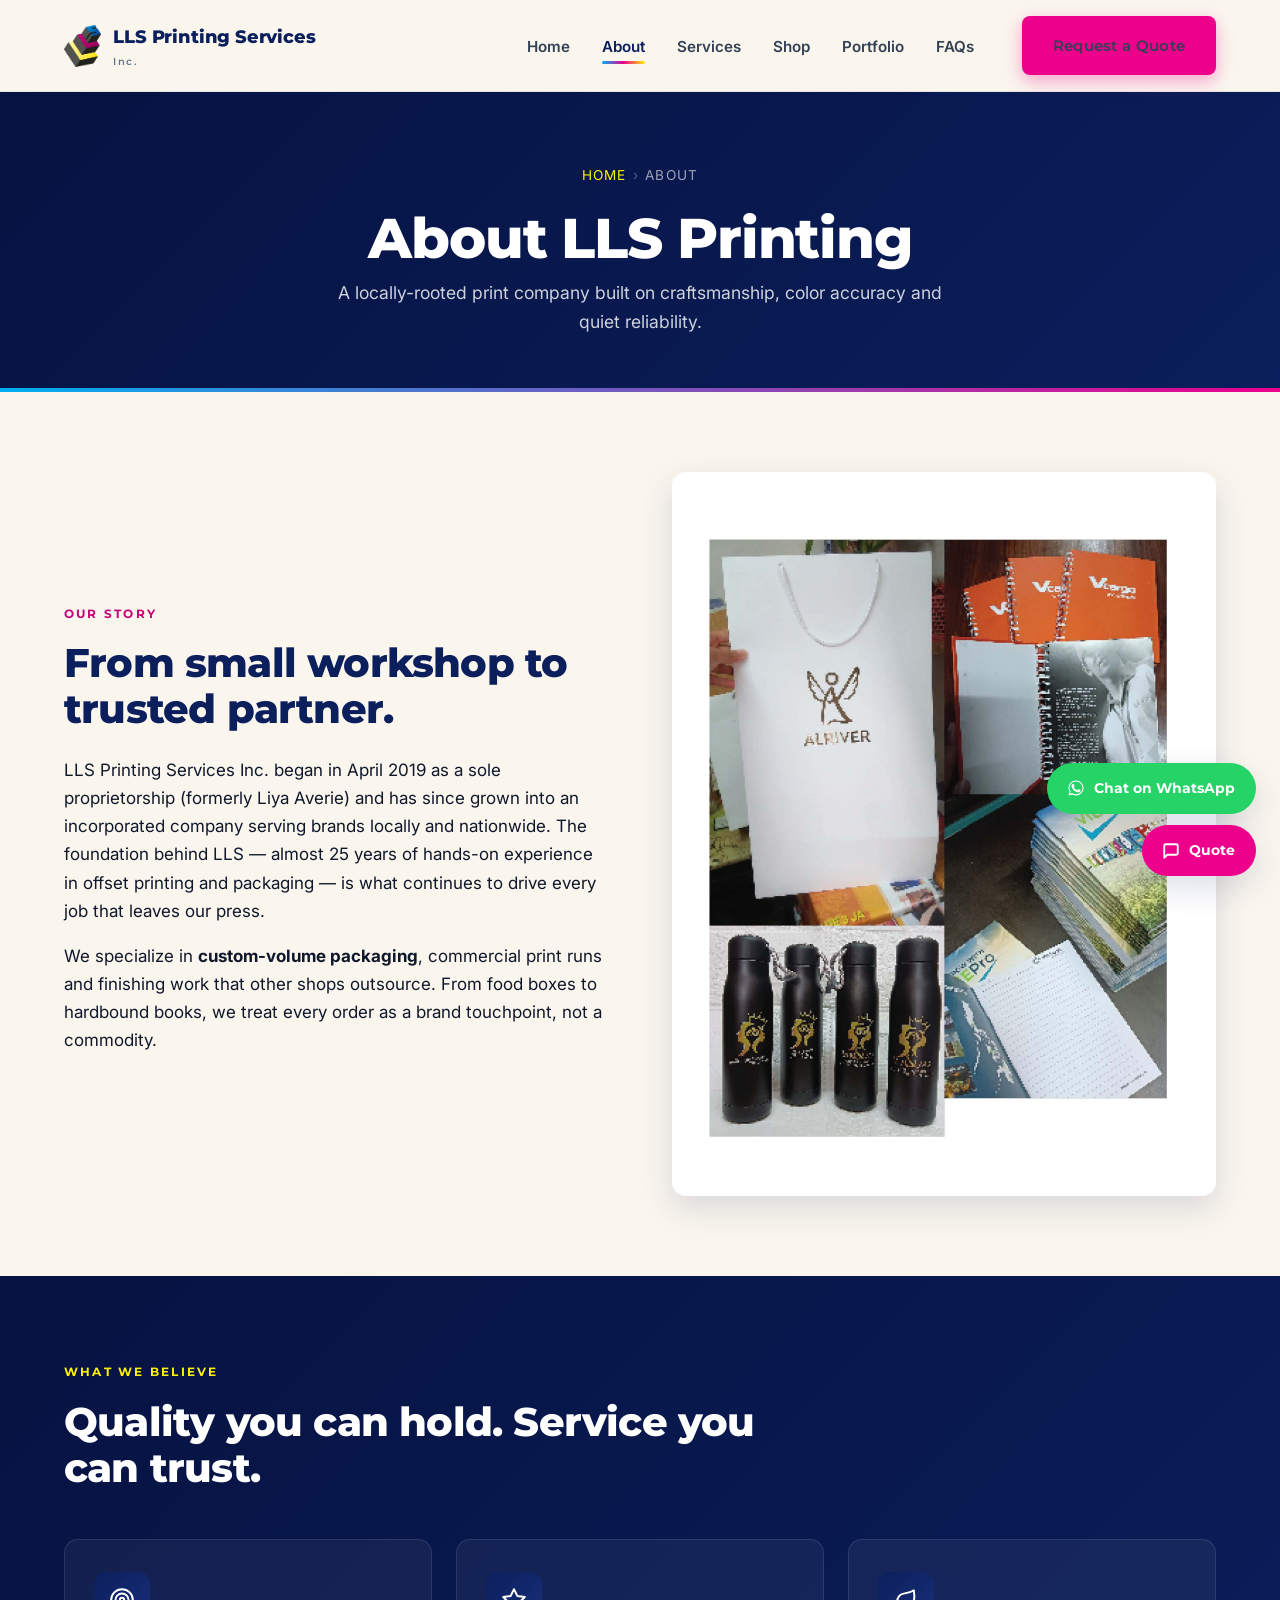
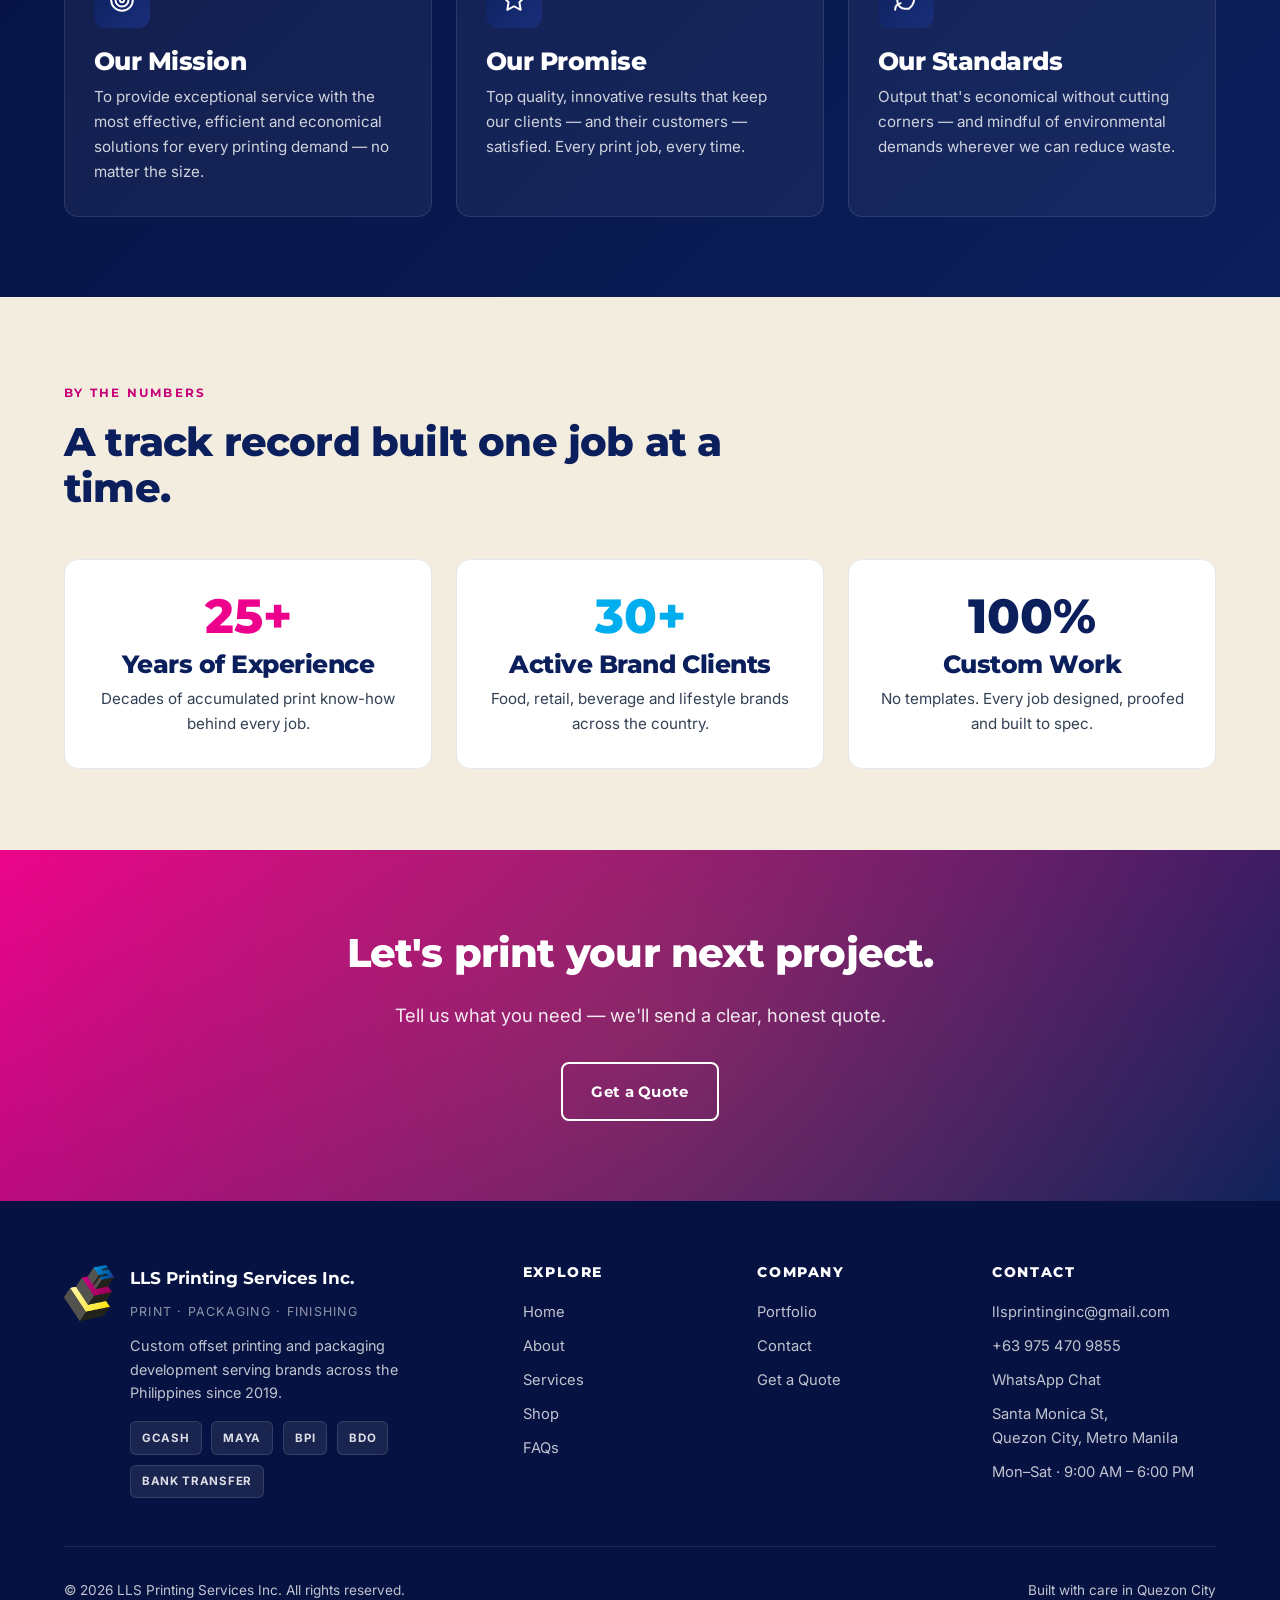
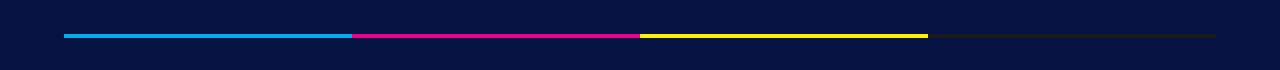
==== about.html @ e9424e57 "Initial commit — LLS Printing Services Inc. marketing site 8 pages (home, about, services, shop, por" ====
<!doctype html>
<html lang="en">
<head>
<meta charset="utf-8" />
<meta name="viewport" content="width=device-width, initial-scale=1" />
<title>About — LLS Printing Services Inc.</title>
<meta name="description" content="LLS Printing Services Inc. — a Quezon City print and packaging company with 25 years of industry experience. Established 2019, incorporated and growing." />
<link rel="icon" type="image/png" href="assets/img/logo.png" />
<link rel="preconnect" href="https://fonts.googleapis.com" />
<link rel="preconnect" href="https://fonts.gstatic.com" crossorigin />
<link href="https://fonts.googleapis.com/css2?family=Inter:wght@400;500;600;700&family=Montserrat:wght@600;700;800;900&display=swap" rel="stylesheet" />
<link rel="stylesheet" href="assets/css/style.css" />
</head>
<body>

<header class="site-header">
  <nav class="nav">
    <a href="index.html" class="brand">
      <img src="assets/img/logo.png" alt="LLS Printing Services Inc." />
      <span class="brand-text">LLS Printing Services<small>Inc.</small></span>
    </a>
    <button class="nav-toggle" aria-label="Toggle menu"><span></span><span></span><span></span></button>
    <ul class="nav-links">
      <li><a href="index.html">Home</a></li>
      <li><a href="about.html">About</a></li>
      <li><a href="services.html">Services</a></li>
      <li><a href="shop.html">Shop</a></li>
      <li><a href="portfolio.html">Portfolio</a></li>
      <li><a href="faqs.html">FAQs</a></li>
      <li class="nav-cta"><a href="contact.html" class="btn btn-primary">Request a Quote</a></li>
    </ul>
  </nav>
</header>

<section class="page-hero">
  <div class="container">
    <div class="breadcrumbs"><a href="index.html">Home</a><span class="sep">&rsaquo;</span>About</div>
    <h1>About LLS Printing</h1>
    <p>A locally-rooted print company built on craftsmanship, color accuracy and quiet reliability.</p>
  </div>
</section>

<section>
  <div class="container feature">
    <div class="reveal-left">
      <span class="eyebrow">Our Story</span>
      <h2>From small workshop to trusted partner.</h2>
      <p>LLS Printing Services Inc. began in April 2019 as a sole proprietorship (formerly Liya Averie) and has since grown into an incorporated company serving brands locally and nationwide. The foundation behind LLS — almost 25 years of hands-on experience in offset printing and packaging — is what continues to drive every job that leaves our press.</p>
      <p>We specialize in <strong>custom-volume packaging</strong>, commercial print runs and finishing work that other shops outsource. From food boxes to hardbound books, we treat every order as a brand touchpoint, not a commodity.</p>
    </div>
    <div class="reveal-right">
      <img loading="lazy" src="assets/img/projects/p7.jpg" alt="LLS print samples"  srcset="assets/img/projects/p7.jpg 1x, assets/img/projects/2x/p7.png 2x"/>
    </div>
  </div>
</section>

<section class="band-dark">
  <div class="container">
    <div class="section-title reveal">
      <span class="eyebrow">What We Believe</span>
      <h2>Quality you can hold. Service you can trust.</h2>
    </div>
    <div class="services-grid">
      <div class="service-card reveal" style="background:rgba(255,255,255,0.05);border-color:rgba(255,255,255,0.1);">
        <div class="service-icon"><svg class="icon-svg" viewBox="0 0 24 24" fill="none" stroke="currentColor" stroke-width="1.8" stroke-linecap="round" stroke-linejoin="round"><circle cx="12" cy="12" r="10"/><circle cx="12" cy="12" r="6"/><circle cx="12" cy="12" r="2"/></svg></div>
        <h3 style="color:var(--white);">Our Mission</h3>
        <p style="color:rgba(255,255,255,0.8);">To provide exceptional service with the most effective, efficient and economical solutions for every printing demand — no matter the size.</p>
      </div>
      <div class="service-card reveal" style="background:rgba(255,255,255,0.05);border-color:rgba(255,255,255,0.1);">
        <div class="service-icon"><svg class="icon-svg" viewBox="0 0 24 24" fill="none" stroke="currentColor" stroke-width="1.8" stroke-linecap="round" stroke-linejoin="round"><polygon points="12 2 15.09 8.26 22 9.27 17 14.14 18.18 21.02 12 17.77 5.82 21.02 7 14.14 2 9.27 8.91 8.26 12 2"/></svg></div>
        <h3 style="color:var(--white);">Our Promise</h3>
        <p style="color:rgba(255,255,255,0.8);">Top quality, innovative results that keep our clients — and their customers — satisfied. Every print job, every time.</p>
      </div>
      <div class="service-card reveal" style="background:rgba(255,255,255,0.05);border-color:rgba(255,255,255,0.1);">
        <div class="service-icon"><svg class="icon-svg" viewBox="0 0 24 24" fill="none" stroke="currentColor" stroke-width="1.8" stroke-linecap="round" stroke-linejoin="round"><path d="M11 20A7 7 0 0 1 9.8 6.1C15.5 5 17 4.48 19.2 2.96c1.4 8.13.21 14.18-4.42 17.04A11.4 11.4 0 0 1 11 20z"/><path d="M2 21c0-3 1.85-5.36 5.08-6"/></svg></div>
        <h3 style="color:var(--white);">Our Standards</h3>
        <p style="color:rgba(255,255,255,0.8);">Output that's economical without cutting corners — and mindful of environmental demands wherever we can reduce waste.</p>
      </div>
    </div>
  </div>
</section>

<section class="band-gray">
  <div class="container">
    <div class="section-title reveal">
      <span class="eyebrow">By The Numbers</span>
      <h2>A track record built one job at a time.</h2>
    </div>
    <div class="services-grid">
      <div class="service-card reveal" style="text-align:center;">
        <div style="font-family:var(--font-display);font-size:3rem;font-weight:800;color:var(--magenta);line-height:1;">25+</div>
        <h3 style="margin-top:0.6rem;">Years of Experience</h3>
        <p>Decades of accumulated print know-how behind every job.</p>
      </div>
      <div class="service-card reveal" style="text-align:center;">
        <div style="font-family:var(--font-display);font-size:3rem;font-weight:800;color:var(--cyan);line-height:1;">30+</div>
        <h3 style="margin-top:0.6rem;">Active Brand Clients</h3>
        <p>Food, retail, beverage and lifestyle brands across the country.</p>
      </div>
      <div class="service-card reveal" style="text-align:center;">
        <div style="font-family:var(--font-display);font-size:3rem;font-weight:800;color:var(--navy);line-height:1;">100%</div>
        <h3 style="margin-top:0.6rem;">Custom Work</h3>
        <p>No templates. Every job designed, proofed and built to spec.</p>
      </div>
    </div>
  </div>
</section>

<section class="band-cta">
  <div class="container reveal">
    <h2>Let's print your next project.</h2>
    <p>Tell us what you need — we'll send a clear, honest quote.</p>
    <a href="contact.html" class="btn btn-secondary">Get a Quote</a>
  </div>
</section>

<footer class="site-footer">
  <div class="container">
    <div class="footer-grid-v2">
      <div class="footer-brand">
        <img src="assets/img/logo.png" alt="LLS Printing" />
        <div>
          <strong>LLS Printing Services Inc.</strong>
          <span style="font-size:0.78rem;letter-spacing:0.1em;text-transform:uppercase;color:rgba(255,255,255,0.55);">Print · Packaging · Finishing</span>
          <p>Custom offset printing and packaging development serving brands across the Philippines since 2019.</p>
          <div class="payment-methods">
            <span>GCash</span><span>Maya</span><span>BPI</span><span>BDO</span><span>Bank Transfer</span>
          </div>
        </div>
      </div>
      <div><h4>Explore</h4><ul><li><a href="index.html">Home</a></li><li><a href="about.html">About</a></li><li><a href="services.html">Services</a></li><li><a href="shop.html">Shop</a></li><li><a href="faqs.html">FAQs</a></li></ul></div>
      <div><h4>Company</h4><ul><li><a href="portfolio.html">Portfolio</a></li><li><a href="contact.html">Contact</a></li><li><a href="contact.html">Get a Quote</a></li></ul></div>
      <div><h4>Contact</h4><ul><li><a href="mailto:llsprintinginc@gmail.com">llsprintinginc@gmail.com</a></li><li><a href="tel:+639754709855">+63 975 470 9855</a></li><li><a href="https://wa.me/639754709855" target="_blank" rel="noopener">WhatsApp Chat</a></li><li>Santa Monica St,<br />Quezon City, Metro Manila</li><li>Mon&ndash;Sat · 9:00 AM &ndash; 6:00 PM</li></ul></div>
    </div>
    <div class="footer-bottom">
      <span>&copy; <span id="yr"></span> LLS Printing Services Inc. All rights reserved.</span>
      <span>Built with care in Quezon City</span>
    </div>
    <div class="cmyk-strip"><span class="c"></span><span class="m"></span><span class="y"></span><span class="k"></span></div>
  </div>
</footer>

<div class="float-stack"><a href="https://wa.me/639754709855?text=Hi%20LLS%20Printing%2C%20I%27d%20like%20to%20request%20a%20quote." target="_blank" rel="noopener" class="float-cta float-whatsapp"><svg viewBox="0 0 24 24" fill="currentColor"><path d="M17.5 14.4c-.3-.1-1.7-.8-2-.9-.3-.1-.5-.2-.7.2-.2.3-.7.9-.9 1.1-.2.2-.3.2-.6.1-.3-.1-1.3-.5-2.4-1.5-.9-.8-1.5-1.8-1.7-2.1-.2-.3 0-.5.1-.6.1-.1.3-.3.4-.5.1-.2.2-.3.3-.5.1-.2 0-.4 0-.5 0-.1-.7-1.6-.9-2.2-.2-.6-.5-.5-.7-.5h-.6c-.2 0-.5.1-.8.4-.3.3-1 1-1 2.5s1.1 2.9 1.2 3.1c.1.2 2.1 3.2 5 4.5.7.3 1.3.5 1.7.6.7.2 1.4.2 1.9.1.6-.1 1.7-.7 2-1.4.2-.6.2-1.2.2-1.4-.1-.1-.3-.2-.5-.3zM12 2C6.5 2 2 6.5 2 12c0 1.8.5 3.5 1.3 5L2 22l5.1-1.3c1.5.8 3.1 1.2 4.9 1.2 5.5 0 10-4.5 10-10S17.5 2 12 2zm0 18.2c-1.6 0-3.1-.4-4.4-1.2l-.3-.2-3.2.8.8-3.1-.2-.3C3.9 15 3.4 13.5 3.4 12c0-4.7 3.9-8.6 8.6-8.6s8.6 3.9 8.6 8.6-3.9 8.2-8.6 8.2z"/></svg>Chat on WhatsApp</a><a href="contact.html" class="float-cta float-quote"><svg viewBox="0 0 24 24" fill="none" stroke="currentColor" stroke-width="2.5" stroke-linecap="round" stroke-linejoin="round"><path d="M21 15a2 2 0 0 1-2 2H7l-4 4V5a2 2 0 0 1 2-2h14a2 2 0 0 1 2 2z"/></svg>Quote</a></div>
<!-- MOBILE STICKY BAR -->
<nav class="mobile-bar" aria-label="Quick contact">
  <div class="mobile-bar-row">
    <a href="tel:+639754709855" class="bar-call">
      <svg class="icon-svg" viewBox="0 0 24 24" fill="none" stroke="currentColor" stroke-width="2" stroke-linecap="round" stroke-linejoin="round"><path d="M22 16.92v3a2 2 0 0 1-2.18 2 19.79 19.79 0 0 1-8.63-3.07 19.5 19.5 0 0 1-6-6 19.79 19.79 0 0 1-3.07-8.67A2 2 0 0 1 4.11 2h3a2 2 0 0 1 2 1.72 12.84 12.84 0 0 0 .7 2.81 2 2 0 0 1-.45 2.11L8.09 9.91a16 16 0 0 0 6 6l1.27-1.27a2 2 0 0 1 2.11-.45 12.84 12.84 0 0 0 2.81.7A2 2 0 0 1 22 16.92z"/></svg>
      Call
    </a>
    <a href="https://wa.me/639754709855" target="_blank" rel="noopener" class="bar-whatsapp">
      <svg class="icon-svg" viewBox="0 0 24 24" fill="currentColor" stroke="none"><path d="M17.5 14.4c-.3-.1-1.7-.8-2-.9-.3-.1-.5-.2-.7.2-.2.3-.7.9-.9 1.1-.2.2-.3.2-.6.1-.3-.1-1.3-.5-2.4-1.5-.9-.8-1.5-1.8-1.7-2.1-.2-.3 0-.5.1-.6.1-.1.3-.3.4-.5.1-.2.2-.3.3-.5.1-.2 0-.4 0-.5 0-.1-.7-1.6-.9-2.2-.2-.6-.5-.5-.7-.5h-.6c-.2 0-.5.1-.8.4-.3.3-1 1-1 2.5s1.1 2.9 1.2 3.1c.1.2 2.1 3.2 5 4.5.7.3 1.3.5 1.7.6.7.2 1.4.2 1.9.1.6-.1 1.7-.7 2-1.4.2-.6.2-1.2.2-1.4-.1-.1-.3-.2-.5-.3zM12 2C6.5 2 2 6.5 2 12c0 1.8.5 3.5 1.3 5L2 22l5.1-1.3c1.5.8 3.1 1.2 4.9 1.2 5.5 0 10-4.5 10-10S17.5 2 12 2z"/></svg>
      WhatsApp
    </a>
    <a href="contact.html" class="bar-quote">
      <svg class="icon-svg" viewBox="0 0 24 24" fill="none" stroke="currentColor" stroke-width="2" stroke-linecap="round" stroke-linejoin="round"><path d="M14 2H6a2 2 0 0 0-2 2v16a2 2 0 0 0 2 2h12a2 2 0 0 0 2-2V8z"/><polyline points="14 2 14 8 20 8"/></svg>
      Get Quote
    </a>
  </div>
</nav>

<script>document.getElementById('yr').textContent = new Date().getFullYear();</script>
<script src="assets/js/main.js"></script>
</body>
</html>
---- assets/css/style.css ----
/* ===== LLS Printing Services — Enhanced Design System ===== */
:root {
  --navy: #0b1f5c;
  --navy-dark: #061241;
  --navy-light: #1a2f7a;
  --cyan: #00aeef;
  --magenta: #ec008c;
  --magenta-text: #c70077;
  --magenta-dark: #a80064;
  --yellow: #fff200;
  --black: #1a1a1a;
  --cream: #faf6ee;
  --cream-deep: #f3ede0;
  --gray-50: #f8fafc;
  --gray-100: #f1f5f9;
  --gray-200: #e2e8f0;
  --gray-300: #cbd5e1;
  --gray-500: #64748b;
  --gray-700: #334155;
  --gray-900: #0f172a;
  --white: #ffffff;

  --font-display: 'Montserrat', 'Segoe UI', system-ui, -apple-system, sans-serif;
  --font-body: 'Inter', 'Segoe UI', system-ui, -apple-system, sans-serif;

  --shadow-sm: 0 1px 2px rgba(11, 31, 92, 0.06);
  --shadow: 0 4px 12px rgba(11, 31, 92, 0.08);
  --shadow-lg: 0 12px 32px rgba(11, 31, 92, 0.14);
  --shadow-xl: 0 24px 56px rgba(11, 31, 92, 0.20);

  --radius-sm: 8px;
  --radius: 14px;
  --radius-lg: 22px;

  --container: 1200px;
  --transition: 0.3s cubic-bezier(0.4, 0, 0.2, 1);
  --spring: 0.6s cubic-bezier(0.34, 1.56, 0.64, 1);
}

/* ===== Reset ===== */
*, *::before, *::after { box-sizing: border-box; }
html { scroll-behavior: smooth; -webkit-text-size-adjust: 100%; }
body {
  margin: 0;
  font-family: var(--font-body);
  color: var(--gray-900);
  background: var(--cream);
  line-height: 1.65;
  font-size: 17px;
  -webkit-font-smoothing: antialiased;
  -moz-osx-font-smoothing: grayscale;
  overflow-x: hidden;
}
::selection { background: var(--magenta); color: var(--white); }
::-moz-selection { background: var(--magenta); color: var(--white); }

@media (prefers-reduced-motion: reduce) {
  *, *::before, *::after {
    animation-duration: 0.01ms !important;
    animation-iteration-count: 1 !important;
    transition-duration: 0.01ms !important;
    scroll-behavior: auto !important;
  }
}

@view-transition { navigation: auto; }
::view-transition-old(root), ::view-transition-new(root) { animation-duration: 0.25s; }

img { max-width: 100%; display: block; }
a { color: var(--navy); text-decoration: none; transition: color var(--transition); }
a:hover { color: var(--magenta); }
h1, h2, h3, h4 {
  font-family: var(--font-display);
  font-weight: 800;
  letter-spacing: -0.02em;
  line-height: 1.15;
  color: var(--navy);
  margin: 0 0 0.6em;
}
h1 { font-size: clamp(2rem, 5vw, 3.5rem); }
h2 { font-size: clamp(1.6rem, 3.5vw, 2.5rem); }
h3 { font-size: 1.55rem; }
p { margin: 0 0 1em; }

/* ===== Layout ===== */
.container {
  width: 100%;
  max-width: var(--container);
  margin: 0 auto;
  padding: 0 1.5rem;
}
section { padding: 5rem 0; }
.section-tight { padding: 3rem 0; }
.eyebrow {
  display: inline-block;
  font-family: var(--font-display);
  font-size: 0.78rem;
  font-weight: 700;
  letter-spacing: 0.18em;
  text-transform: uppercase;
  color: var(--magenta-text);
  margin-bottom: 1rem;
}
.section-title { max-width: 720px; margin-bottom: 3rem; }
.section-title p { color: var(--gray-700); font-size: 1.1rem; }

/* ===== Buttons ===== */
.btn {
  display: inline-flex;
  align-items: center;
  gap: 0.5rem;
  padding: 0.95rem 1.8rem;
  border-radius: var(--radius-sm);
  font-family: var(--font-display);
  font-weight: 700;
  font-size: 0.95rem;
  letter-spacing: 0.02em;
  cursor: pointer;
  border: 2px solid transparent;
  transition: all var(--transition);
  text-decoration: none;
  position: relative;
  overflow: hidden;
}
/* Button shine effect */
.btn::before {
  content: '';
  position: absolute;
  top: 0; left: -100%;
  width: 100%; height: 100%;
  background: linear-gradient(90deg, transparent, rgba(255,255,255,0.2), transparent);
  transition: left 0.5s ease;
}
.btn:hover::before { left: 100%; }

.btn-primary {
  background: var(--magenta);
  color: var(--white);
  box-shadow: 0 6px 18px rgba(236, 0, 140, 0.35);
}
.btn-primary:hover {
  background: var(--magenta-dark);
  color: var(--white);
  transform: translateY(-2px);
  box-shadow: 0 12px 28px rgba(236, 0, 140, 0.45);
}
.btn-secondary {
  background: transparent;
  color: var(--white);
  border-color: var(--white);
}
.btn-secondary:hover {
  background: var(--white);
  color: var(--navy);
}
.btn-outline {
  background: transparent;
  color: var(--navy);
  border-color: var(--navy);
}
.btn-outline:hover {
  background: var(--navy);
  color: var(--white);
}

/* ===== Header / Nav ===== */
.site-header {
  position: sticky;
  top: 0;
  z-index: 100;
  background: rgba(250, 246, 238, 0.92);
  backdrop-filter: saturate(180%) blur(14px);
  -webkit-backdrop-filter: saturate(180%) blur(14px);
  border-bottom: 1px solid rgba(11, 31, 92, 0.08);
  transition: box-shadow 0.4s ease, background 0.4s ease;
}
.site-header.scrolled {
  background: rgba(250, 246, 238, 0.97);
  box-shadow: 0 4px 30px rgba(11, 31, 92, 0.1);
}
.nav {
  display: flex;
  align-items: center;
  justify-content: space-between;
  padding: 1rem 1.5rem;
  max-width: var(--container);
  margin: 0 auto;
}
.brand {
  display: flex;
  align-items: center;
  gap: 0.75rem;
  font-family: var(--font-display);
  font-weight: 800;
  font-size: 1.1rem;
  color: var(--navy);
  letter-spacing: -0.01em;
}
.brand img { height: 42px; width: auto; }
.brand-text small {
  display: block;
  font-size: 0.65rem;
  letter-spacing: 0.15em;
  color: var(--gray-500);
  font-weight: 600;
  margin-top: 2px;
}
.nav-links {
  display: flex;
  align-items: center;
  gap: 2rem;
  list-style: none;
  margin: 0;
  padding: 0;
}
.nav-links a {
  font-weight: 600;
  font-size: 0.95rem;
  color: var(--gray-700);
  position: relative;
}
.nav-links a::after {
  content: '';
  position: absolute;
  bottom: -8px; left: 0; right: 0;
  height: 3px;
  background: linear-gradient(90deg, var(--cyan), var(--magenta), var(--yellow));
  border-radius: 2px;
  transform: scaleX(0);
  transform-origin: center;
  transition: transform 0.35s cubic-bezier(0.34, 1.56, 0.64, 1);
}
.nav-links a.active::after,
.nav-links a:hover::after { transform: scaleX(1); }
.nav-links a.active,
.nav-links a:hover { color: var(--navy); }
.nav-cta { margin-left: 1rem; }
.nav-toggle {
  display: none;
  background: transparent;
  border: 0;
  cursor: pointer;
  padding: 0.5rem;
}
.nav-toggle span {
  display: block;
  width: 26px;
  height: 3px;
  background: var(--navy);
  margin: 5px 0;
  transition: all var(--transition);
  border-radius: 2px;
}
/* Hamburger → X animation */
.nav-toggle.active span:nth-child(1) { transform: rotate(45deg) translate(5px, 6px); }
.nav-toggle.active span:nth-child(2) { opacity: 0; transform: translateX(-10px); }
.nav-toggle.active span:nth-child(3) { transform: rotate(-45deg) translate(5px, -6px); }

/* ===== Trust Strip ===== */
.trust-strip { background: var(--navy); color: var(--white); padding: 0.7rem 0; font-size: 0.85rem; }
.trust-strip-row { display: flex; gap: 1.5rem; justify-content: center; flex-wrap: wrap; align-items: center; }
.ts-item { display: inline-flex; align-items: center; gap: 0.45rem; }
.ts-item .icon-svg { width: 16px; height: 16px; }
.ts-item strong { color: var(--yellow); font-weight: 800; }
.ts-divider { width: 1px; height: 14px; background: rgba(255,255,255,0.2); }
@media (max-width: 720px) { .trust-strip { font-size: 0.78rem; padding: 0.5rem 0; } .ts-divider { display: none; } }

/* ===== Hero ===== */
.hero {
  position: relative;
  background: linear-gradient(135deg, var(--navy-dark) 0%, var(--navy) 60%, var(--navy-light) 100%);
  color: var(--white);
  padding: 6rem 0 7rem;
  overflow: hidden;
}
.hero::before {
  content: '';
  position: absolute;
  inset: 0;
  background:
    radial-gradient(circle at 15% 30%, rgba(0, 174, 239, 0.18), transparent 40%),
    radial-gradient(circle at 85% 70%, rgba(236, 0, 140, 0.18), transparent 45%),
    radial-gradient(circle at 50% 100%, rgba(255, 242, 0, 0.08), transparent 50%);
  pointer-events: none;
}
/* Animated gradient orbs */
.hero::after {
  content: '';
  position: absolute;
  inset: 0;
  background:
    radial-gradient(600px circle at var(--mouse-x, 50%) var(--mouse-y, 50%), rgba(0, 174, 239, 0.08), transparent 40%);
  pointer-events: none;
  transition: background 0.3s ease;
}
.hero-grid {
  position: relative;
  display: grid;
  grid-template-columns: 1.1fr 0.9fr;
  gap: 4rem;
  align-items: center;
}
.hero h1 { color: var(--white); }
.hero h1 span {
  background: linear-gradient(90deg, var(--cyan), var(--magenta), var(--yellow));
  background-size: 200% auto;
  -webkit-background-clip: text;
  background-clip: text;
  color: transparent;
  animation: gradient-text 4s ease infinite;
}
@keyframes gradient-text {
  0%, 100% { background-position: 0% center; }
  50% { background-position: 100% center; }
}
.hero .lead {
  font-size: 1.2rem;
  color: rgba(255, 255, 255, 0.85);
  max-width: 540px;
  margin-bottom: 2rem;
}
.hero-tagline {
  display: inline-block;
  font-family: var(--font-display);
  font-size: 0.75rem;
  font-weight: 700;
  letter-spacing: 0.2em;
  text-transform: uppercase;
  color: var(--yellow);
  margin-bottom: 1.2rem;
}
.hero-cta { display: flex; gap: 1rem; flex-wrap: wrap; }
.hero-stats {
  display: flex;
  gap: 2.5rem;
  margin-top: 3rem;
  padding-top: 2rem;
  border-top: 1px solid rgba(255, 255, 255, 0.15);
}
.hero-stats div { display: flex; flex-direction: column; }
.hero-stats strong {
  font-family: var(--font-display);
  font-size: 2rem;
  font-weight: 800;
  color: var(--white);
  line-height: 1;
}
.hero-stats span {
  font-size: 0.78rem;
  letter-spacing: 0.1em;
  text-transform: uppercase;
  color: rgba(255, 255, 255, 0.7);
  margin-top: 0.4rem;
}
.hero-stats strong[data-count] { font-variant-numeric: tabular-nums; }
.hero-visual {
  position: relative;
  display: flex;
  justify-content: center;
  align-items: center;
}

/* ===== Hero Collage ===== */
.hero-collage {
  position: relative;
  width: 100%;
  max-width: 460px;
  aspect-ratio: 1;
  margin: 0 auto;
}
.hero-collage img {
  position: absolute;
  border-radius: var(--radius);
  box-shadow: 0 20px 50px rgba(0, 0, 0, 0.4);
  object-fit: cover;
  transition: transform 0.5s cubic-bezier(0.34, 1.56, 0.64, 1), box-shadow 0.5s ease;
}
.hero-collage:hover img { box-shadow: 0 30px 70px rgba(0, 0, 0, 0.5); }
.hero-collage .img-1 {
  width: 60%; height: 60%;
  top: 0; right: 0;
  z-index: 3;
  animation: float-1 8s ease-in-out infinite;
}
.hero-collage:hover .img-1 { transform: translateY(-8px) rotate(4deg) scale(1.03); }
.hero-collage .img-2 {
  width: 55%; height: 55%;
  bottom: 0; left: 0;
  z-index: 2;
  animation: float-2 7s ease-in-out infinite;
}
.hero-collage:hover .img-2 { transform: translateY(-6px) rotate(-5deg) scale(1.03); }
.hero-collage .img-3 {
  width: 45%; height: 45%;
  bottom: 18%; right: 12%;
  z-index: 4;
  border: 4px solid var(--white);
  animation: float-3 9s ease-in-out infinite;
}
.hero-collage:hover .img-3 { transform: translateY(-10px) rotate(7deg) scale(1.05); }
.hero-collage .badge {
  position: absolute;
  top: 8%; left: -2%;
  z-index: 5;
  background: var(--yellow);
  color: var(--navy);
  font-family: var(--font-display);
  font-weight: 800;
  font-size: 0.78rem;
  letter-spacing: 0.06em;
  padding: 0.6rem 1rem;
  border-radius: 50px;
  box-shadow: var(--shadow-lg);
  text-transform: uppercase;
  animation: float-1 6s ease-in-out infinite;
}
@keyframes float-1 {
  0%, 100% { transform: translateY(0) rotate(2deg); }
  50% { transform: translateY(-12px) rotate(2deg); }
}
@keyframes float-2 {
  0%, 100% { transform: translateY(0) rotate(-3deg); }
  50% { transform: translateY(-10px) rotate(-3deg); }
}
@keyframes float-3 {
  0%, 100% { transform: translateY(0) rotate(5deg); }
  50% { transform: translateY(-14px) rotate(5deg); }
}
@media (max-width: 900px) {
  .hero-collage { max-width: 320px; }
}

/* ===== Hero Quick Quote Form ===== */
.hero-quick-form {
  background: rgba(255,255,255,0.06);
  backdrop-filter: blur(10px);
  -webkit-backdrop-filter: blur(10px);
  border: 1px solid rgba(255,255,255,0.12);
  border-radius: var(--radius);
  padding: 1rem;
  margin-top: 2rem;
  max-width: 620px;
  transition: border-color 0.4s ease, box-shadow 0.4s ease;
}
.hero-quick-form:focus-within {
  border-color: rgba(255,255,255,0.25);
  box-shadow: 0 8px 40px rgba(0, 174, 239, 0.15);
}
.hqf-row { display: grid; grid-template-columns: 1.3fr 0.8fr 1.4fr auto; gap: 0.5rem; }
.hqf-row select, .hqf-row input {
  padding: 0.85rem 0.9rem;
  border-radius: var(--radius-sm);
  border: 2px solid transparent;
  font-family: var(--font-body);
  font-size: 0.92rem;
  background: var(--white);
  color: var(--gray-900);
  transition: border-color var(--transition), box-shadow var(--transition);
}
.hqf-row select:focus, .hqf-row input:focus {
  outline: none;
  border-color: var(--cyan);
  box-shadow: 0 0 0 3px rgba(0, 174, 239, 0.15);
}
.hqf-row .btn { white-space: nowrap; padding: 0.85rem 1.2rem; }
.hqf-note { color: rgba(255,255,255,0.7); font-size: 0.82rem; margin: 0.7rem 0 0; }
.hqf-note a { color: var(--yellow); text-decoration: underline; }
.hqf-status { font-size: 0.9rem; margin: 0.6rem 0 0; min-height: 0; }
.hqf-status.success { color: #6ee7b7; }
.hqf-status.error { color: #fca5a5; }
@media (max-width: 720px) { .hqf-row { grid-template-columns: 1fr; } }

/* ===== Social Proof Bar ===== */
.proof-bar {
  background: var(--cream);
  border-bottom: 1px solid rgba(11, 31, 92, 0.08);
  padding: 1.5rem 0;
  overflow: hidden;
}
.proof-bar .proof-label {
  font-family: var(--font-display);
  font-size: 0.78rem;
  font-weight: 700;
  letter-spacing: 0.18em;
  text-transform: uppercase;
  color: var(--gray-500);
  text-align: center;
  margin-bottom: 1rem;
}
.proof-track {
  display: flex;
  gap: 3rem;
  align-items: center;
  animation: scroll-x 30s linear infinite;
  white-space: nowrap;
  width: max-content;
}
.proof-bar:hover .proof-track { animation-play-state: paused; }
.proof-track span {
  font-family: var(--font-display);
  font-weight: 800;
  font-size: 1.4rem;
  color: var(--gray-300);
  letter-spacing: -0.01em;
  transition: color 0.4s ease, transform 0.4s cubic-bezier(0.34, 1.56, 0.64, 1);
  flex-shrink: 0;
}
.proof-track span:hover {
  color: var(--navy);
  transform: scale(1.08);
}
@keyframes scroll-x {
  from { transform: translateX(0); }
  to { transform: translateX(-50%); }
}

/* ===== CMYK Divider ===== */
.cmyk-divider {
  height: 3px;
  background: linear-gradient(90deg, var(--cyan), var(--magenta), var(--yellow), var(--black));
  background-size: 200% 100%;
  border: 0;
  margin: 0;
  opacity: 0.5;
  animation: cmyk-flow 6s linear infinite;
}
@keyframes cmyk-flow {
  0% { background-position: 0% 0; }
  100% { background-position: 200% 0; }
}

/* ===== Reveal Animations ===== */
.reveal {
  opacity: 0;
  transform: translateY(32px);
  transition: opacity 0.8s cubic-bezier(0.4, 0, 0.2, 1), transform 0.8s cubic-bezier(0.4, 0, 0.2, 1);
}
.reveal.in {
  opacity: 1;
  transform: translateY(0);
}
/* Staggered children */
.reveal.in .reveal-child {
  animation: reveal-child 0.7s cubic-bezier(0.4, 0, 0.2, 1) both;
}
.reveal.in .reveal-child:nth-child(1) { animation-delay: 0ms; }
.reveal.in .reveal-child:nth-child(2) { animation-delay: 80ms; }
.reveal.in .reveal-child:nth-child(3) { animation-delay: 160ms; }
.reveal.in .reveal-child:nth-child(4) { animation-delay: 240ms; }
.reveal.in .reveal-child:nth-child(5) { animation-delay: 320ms; }
.reveal.in .reveal-child:nth-child(6) { animation-delay: 400ms; }

@keyframes reveal-child {
  from { opacity: 0; transform: translateY(20px); }
  to { opacity: 1; transform: translateY(0); }
}

/* Reveal variants */
.reveal-left { opacity: 0; transform: translateX(-40px); transition: opacity 0.8s cubic-bezier(0.4,0,0.2,1), transform 0.8s cubic-bezier(0.4,0,0.2,1); }
.reveal-left.in { opacity: 1; transform: translateX(0); }
.reveal-right { opacity: 0; transform: translateX(40px); transition: opacity 0.8s cubic-bezier(0.4,0,0.2,1), transform 0.8s cubic-bezier(0.4,0,0.2,1); }
.reveal-right.in { opacity: 1; transform: translateX(0); }
.reveal-scale { opacity: 0; transform: scale(0.92); transition: opacity 0.8s cubic-bezier(0.4,0,0.2,1), transform 0.8s cubic-bezier(0.4,0,0.2,1); }
.reveal-scale.in { opacity: 1; transform: scale(1); }

/* Hero entrance is fully JS-driven — no CSS opacity:0 here */

/* ===== Services Grid ===== */
.services-grid {
  display: grid;
  grid-template-columns: repeat(auto-fit, minmax(260px, 1fr));
  gap: 1.5rem;
}
.service-card {
  background: var(--white);
  border: 1px solid var(--gray-200);
  border-radius: var(--radius);
  padding: 2rem 1.8rem;
  transition: all 0.4s cubic-bezier(0.4, 0, 0.2, 1);
  position: relative;
  overflow: hidden;
  will-change: transform;
}
.service-card::before {
  content: '';
  position: absolute;
  top: 0; left: 0; right: 0;
  height: 4px;
  background: linear-gradient(90deg, var(--cyan), var(--magenta), var(--yellow));
  transform: scaleX(0);
  transform-origin: left;
  transition: transform 0.5s cubic-bezier(0.34, 1.56, 0.64, 1);
}
/* Subtle glow on hover */
.service-card::after {
  content: '';
  position: absolute;
  inset: 0;
  border-radius: var(--radius);
  background: radial-gradient(circle at 50% 0%, rgba(0, 174, 239, 0.06), transparent 70%);
  opacity: 0;
  transition: opacity 0.4s ease;
  pointer-events: none;
}
.service-card:hover {
  transform: translateY(-8px);
  box-shadow: var(--shadow-lg);
  border-color: transparent;
}
.service-card:hover::before { transform: scaleX(1); }
.service-card:hover::after { opacity: 1; }
.service-icon {
  width: 56px;
  height: 56px;
  border-radius: 12px;
  background: linear-gradient(135deg, var(--navy), var(--navy-light));
  color: var(--white);
  display: flex;
  align-items: center;
  justify-content: center;
  font-size: 1.5rem;
  margin-bottom: 1.2rem;
  transition: transform 0.5s cubic-bezier(0.34, 1.56, 0.64, 1), box-shadow 0.4s ease;
}
.service-card:hover .service-icon {
  transform: rotate(-8deg) scale(1.1);
  box-shadow: 0 8px 20px rgba(11, 31, 92, 0.2);
}
.service-card h3 { margin-bottom: 0.5rem; }
.service-card p { color: var(--gray-700); margin: 0; font-size: 0.95rem; }
.service-meta {
  display: flex;
  flex-wrap: wrap;
  gap: 0.5rem;
  margin-top: 1.2rem;
  padding-top: 1.2rem;
  border-top: 1px dashed var(--gray-200);
}
.service-meta span {
  display: inline-flex;
  align-items: center;
  gap: 0.35rem;
  font-family: var(--font-display);
  font-size: 0.72rem;
  font-weight: 700;
  letter-spacing: 0.06em;
  text-transform: uppercase;
  color: var(--navy);
  background: var(--gray-100);
  padding: 0.4rem 0.7rem;
  border-radius: 50px;
}
.service-meta .meta-rush { background: rgba(236, 0, 140, 0.1); color: var(--magenta); }

/* Staggered card reveal */
.services-grid .service-card {
  opacity: 0;
  transform: translateY(30px);
}
.services-grid .service-card.in {
  opacity: 1;
  transform: translateY(0);
  transition: opacity 0.6s cubic-bezier(0.4,0,0.2,1), transform 0.6s cubic-bezier(0.4,0,0.2,1);
}
.services-grid .service-card:nth-child(1).in { transition-delay: 0ms; }
.services-grid .service-card:nth-child(2).in { transition-delay: 100ms; }
.services-grid .service-card:nth-child(3).in { transition-delay: 200ms; }
.services-grid .service-card:nth-child(4).in { transition-delay: 300ms; }
.services-grid .service-card:nth-child(5).in { transition-delay: 400ms; }
.services-grid .service-card:nth-child(6).in { transition-delay: 500ms; }

/* ===== 3D Tilt on service cards ===== */
@media (hover: hover) {
  .service-card {
    transform-style: preserve-3d;
    perspective: 800px;
  }
}

/* ===== Two-Col Feature ===== */
.feature {
  display: grid;
  grid-template-columns: 1fr 1fr;
  gap: 4rem;
  align-items: center;
}
.feature.reverse > div:first-child { order: 2; }
.feature img {
  border-radius: var(--radius);
  box-shadow: var(--shadow-lg);
  transition: transform 0.6s cubic-bezier(0.4,0,0.2,1), box-shadow 0.6s ease;
}
.feature img:hover {
  transform: scale(1.02) rotate(-1deg);
  box-shadow: var(--shadow-xl);
}

/* ===== Bands ===== */
.band-dark {
  background: linear-gradient(135deg, var(--navy-dark) 0%, var(--navy) 100%);
  color: var(--white);
  position: relative;
  overflow: hidden;
}
.band-dark h2 { color: var(--white); }
.band-dark p { color: rgba(255, 255, 255, 0.8); }
.band-dark .eyebrow { color: var(--yellow); }
.band-gray { background: var(--cream-deep); }
.band-cta {
  background: linear-gradient(135deg, var(--magenta) 0%, var(--navy) 100%);
  color: var(--white);
  text-align: center;
  position: relative;
  overflow: hidden;
}
/* Animated background for CTA band */
.band-cta::before {
  content: '';
  position: absolute;
  inset: -50%;
  background: radial-gradient(circle, rgba(255,242,0,0.1) 0%, transparent 60%);
  animation: cta-pulse 8s ease-in-out infinite;
}
@keyframes cta-pulse {
  0%, 100% { transform: translate(-20%, -20%) scale(1); }
  50% { transform: translate(20%, 20%) scale(1.2); }
}
.band-cta h2 { color: var(--white); position: relative; }
.band-cta p { color: rgba(255, 255, 255, 0.9); font-size: 1.15rem; max-width: 640px; margin: 0 auto 2rem; position: relative; }
.band-cta .btn { position: relative; }
.band-cta .eyebrow { position: relative; }

/* ===== Portfolio Grid ===== */
.portfolio-grid {
  display: grid;
  grid-template-columns: repeat(auto-fill, minmax(280px, 1fr));
  gap: 1rem;
}
.portfolio-item {
  position: relative;
  border-radius: var(--radius);
  overflow: hidden;
  aspect-ratio: 4 / 5;
  cursor: pointer;
  box-shadow: var(--shadow);
}
.portfolio-item img {
  width: 100%;
  height: 100%;
  object-fit: cover;
  transition: transform 0.7s cubic-bezier(0.4, 0, 0.2, 1);
}
.portfolio-item::after {
  content: '';
  position: absolute;
  inset: 0;
  background: linear-gradient(to top, rgba(11, 31, 92, 0.85), transparent 50%);
  opacity: 0;
  transition: opacity 0.5s ease;
}
.portfolio-item:hover img { transform: scale(1.08); }
.portfolio-item:hover::after { opacity: 1; }
/* View icon on hover */
.portfolio-item::before {
  content: '';
  position: absolute;
  top: 50%; left: 50%;
  width: 56px; height: 56px;
  border: 3px solid rgba(255,255,255,0.9);
  border-radius: 50%;
  transform: translate(-50%, -50%) scale(0);
  transition: transform 0.5s cubic-bezier(0.34, 1.56, 0.64, 1);
  z-index: 2;
  background: url("data:image/svg+xml,%3Csvg xmlns='http://www.w3.org/2000/svg' width='24' height='24' fill='none' stroke='white' stroke-width='2' stroke-linecap='round' stroke-linejoin='round'%3E%3Cpath d='M15 3h6v6M9 21H3v-6M21 3l-7 7M3 21l7-7'/%3E%3C/svg%3E") no-repeat center;
  background-size: 22px;
  background-color: rgba(236, 0, 140, 0.5);
  backdrop-filter: blur(4px);
}
.portfolio-item:hover::before { transform: translate(-50%, -50%) scale(1); }

/* Staggered portfolio reveal */
.portfolio-grid .portfolio-item {
  opacity: 0;
  transform: scale(0.9) translateY(20px);
}
.portfolio-grid .portfolio-item.in {
  opacity: 1;
  transform: scale(1) translateY(0);
  transition: opacity 0.6s cubic-bezier(0.4,0,0.2,1), transform 0.6s cubic-bezier(0.4,0,0.2,1);
}
.portfolio-grid .portfolio-item:nth-child(1).in { transition-delay: 0ms; }
.portfolio-grid .portfolio-item:nth-child(2).in { transition-delay: 120ms; }
.portfolio-grid .portfolio-item:nth-child(3).in { transition-delay: 240ms; }
.portfolio-grid .portfolio-item:nth-child(4).in { transition-delay: 360ms; }

/* ===== Testimonials ===== */
.testimonials-grid {
  display: grid;
  grid-template-columns: repeat(auto-fit, minmax(280px, 1fr));
  gap: 1.5rem;
}
.testimonial {
  background: var(--white);
  border-radius: var(--radius);
  padding: 2rem;
  box-shadow: var(--shadow-sm);
  border: 1px solid var(--gray-200);
  position: relative;
  transition: transform 0.4s cubic-bezier(0.34, 1.56, 0.64, 1), box-shadow 0.4s ease;
}
.testimonial:hover {
  transform: translateY(-4px);
  box-shadow: var(--shadow);
}
.testimonial::before {
  content: '\201C';
  position: absolute;
  top: 0.5rem; left: 1rem;
  font-family: Georgia, serif;
  font-size: 4rem;
  color: var(--magenta);
  opacity: 0.25;
  line-height: 1;
  transition: opacity 0.4s ease, transform 0.4s ease;
}
.testimonial:hover::before {
  opacity: 0.4;
  transform: scale(1.1);
}
.testimonial blockquote {
  margin: 0 0 1.2rem;
  padding: 0;
  font-size: 0.98rem;
  color: var(--gray-900);
  font-style: italic;
  position: relative;
  z-index: 1;
}
.testimonial cite {
  display: flex;
  align-items: center;
  gap: 0.8rem;
  font-style: normal;
}
.testimonial-avatar {
  width: 44px; height: 44px;
  border-radius: 50%;
  background: linear-gradient(135deg, var(--cyan), var(--magenta));
  background-size: 200% 200%;
  animation: avatar-gradient 4s ease infinite;
  color: var(--white);
  display: flex;
  align-items: center;
  justify-content: center;
  font-family: var(--font-display);
  font-weight: 800;
  font-size: 1.05rem;
  flex-shrink: 0;
}
@keyframes avatar-gradient {
  0%, 100% { background-position: 0% 50%; }
  50% { background-position: 100% 50%; }
}
.testimonial cite strong {
  display: block;
  color: var(--navy);
  font-family: var(--font-display);
  font-size: 0.95rem;
}
.testimonial cite span {
  font-size: 0.82rem;
  color: var(--gray-500);
}

/* Staggered testimonial reveal */
.testimonials-grid .testimonial {
  opacity: 0;
  transform: translateY(24px);
}
.testimonials-grid .testimonial.in {
  opacity: 1;
  transform: translateY(0);
  transition: opacity 0.6s cubic-bezier(0.4,0,0.2,1), transform 0.6s cubic-bezier(0.4,0,0.2,1);
}
.testimonials-grid .testimonial:nth-child(1).in { transition-delay: 0ms; }
.testimonials-grid .testimonial:nth-child(2).in { transition-delay: 150ms; }
.testimonials-grid .testimonial:nth-child(3).in { transition-delay: 300ms; }

/* ===== Payment Methods ===== */
.payment-methods {
  display: flex;
  flex-wrap: wrap;
  gap: 0.6rem;
  margin-top: 1rem;
}
.payment-methods span {
  font-size: 0.72rem;
  font-weight: 700;
  letter-spacing: 0.06em;
  text-transform: uppercase;
  color: rgba(255, 255, 255, 0.85);
  background: rgba(255, 255, 255, 0.08);
  padding: 0.4rem 0.7rem;
  border-radius: 6px;
  border: 1px solid rgba(255, 255, 255, 0.12);
  transition: background 0.3s ease, border-color 0.3s ease;
}
.payment-methods span:hover {
  background: rgba(255, 255, 255, 0.15);
  border-color: rgba(255, 255, 255, 0.25);
}

/* ===== Footer ===== */
.site-footer {
  background: var(--navy-dark);
  color: rgba(255, 255, 255, 0.75);
  padding: 4rem 0 2rem;
}
.footer-grid-v2 {
  display: grid;
  grid-template-columns: 2.2fr 1fr 1fr 1.2fr;
  gap: 3rem;
  margin-bottom: 3rem;
}
.footer-brand { display: flex; gap: 1rem; align-items: flex-start; }
.footer-brand img { height: 56px; }
.footer-brand strong {
  display: block;
  color: var(--white);
  font-family: var(--font-display);
  font-size: 1.05rem;
  margin-bottom: 0.2rem;
}
.footer-brand p { font-size: 0.9rem; margin-top: 0.6rem; max-width: 320px; }
.footer h4, .site-footer h4 {
  color: var(--white);
  font-size: 0.85rem;
  letter-spacing: 0.12em;
  text-transform: uppercase;
  margin-bottom: 1.2rem;
}
.site-footer ul { list-style: none; padding: 0; margin: 0; }
.site-footer ul li { margin-bottom: 0.6rem; font-size: 0.92rem; }
.site-footer ul a {
  color: rgba(255, 255, 255, 0.75);
  transition: color 0.3s ease, padding-left 0.3s ease;
}
.site-footer ul a:hover {
  color: var(--yellow);
  padding-left: 4px;
}
.footer-bottom {
  border-top: 1px solid rgba(255, 255, 255, 0.1);
  padding-top: 2rem;
  display: flex;
  justify-content: space-between;
  align-items: center;
  font-size: 0.85rem;
  flex-wrap: wrap;
  gap: 1rem;
}
.cmyk-strip {
  display: flex;
  height: 4px;
  margin-top: 2rem;
  overflow: hidden;
}
.cmyk-strip span {
  flex: 1;
  transition: flex 0.6s cubic-bezier(0.34, 1.56, 0.64, 1);
}
.cmyk-strip:hover span:nth-child(1) { flex: 1.5; }
.cmyk-strip:hover span:nth-child(2) { flex: 0.8; }
.cmyk-strip:hover span:nth-child(3) { flex: 1.2; }
.cmyk-strip:hover span:nth-child(4) { flex: 0.5; }
.cmyk-strip .c { background: var(--cyan); }
.cmyk-strip .m { background: var(--magenta); }
.cmyk-strip .y { background: var(--yellow); }
.cmyk-strip .k { background: var(--black); }

/* ===== Floating CTAs ===== */
.float-stack {
  position: fixed;
  bottom: 1.5rem; right: 1.5rem;
  display: flex;
  flex-direction: column;
  gap: 0.7rem;
  z-index: 50;
  align-items: flex-end;
}
.float-cta {
  display: inline-flex;
  align-items: center;
  gap: 0.55rem;
  padding: 0.85rem 1.3rem;
  border-radius: 50px;
  font-family: var(--font-display);
  font-weight: 700;
  font-size: 0.9rem;
  color: var(--white);
  box-shadow: var(--shadow-lg);
  transition: all 0.4s cubic-bezier(0.34, 1.56, 0.64, 1);
  text-decoration: none;
}
.float-cta svg { width: 18px; height: 18px; }
.float-cta:hover { transform: translateY(-4px) scale(1.05); color: var(--white); }
.float-whatsapp { background: #25d366; }
.float-whatsapp:hover { background: #1ebe57; box-shadow: 0 12px 32px rgba(37, 211, 102, 0.4); }
.float-quote { background: var(--magenta); }
.float-quote:hover { background: var(--navy); box-shadow: 0 12px 32px rgba(11, 31, 92, 0.3); }

/* Float CTAs entrance */
.float-stack .float-cta {
  opacity: 0;
  transform: translateX(60px);
  animation: float-cta-in 0.6s cubic-bezier(0.34, 1.56, 0.64, 1) forwards;
}
.float-stack .float-cta:nth-child(1) { animation-delay: 1.5s; }
.float-stack .float-cta:nth-child(2) { animation-delay: 1.7s; }
@keyframes float-cta-in {
  to { opacity: 1; transform: translateX(0); }
}

@media (max-width: 540px) {
  .float-cta { padding: 0.75rem 1.05rem; font-size: 0.82rem; }
  .float-stack { bottom: 1rem; right: 1rem; }
}

/* ===== Lightbox ===== */
.lightbox {
  position: fixed;
  inset: 0;
  background: rgba(0,0,0,0.92);
  display: none;
  align-items: center;
  justify-content: center;
  z-index: 1000;
  padding: 2rem;
  backdrop-filter: blur(8px);
  -webkit-backdrop-filter: blur(8px);
}
.lightbox.open { display: flex; animation: lb-in 0.3s ease; }
@keyframes lb-in {
  from { opacity: 0; }
  to { opacity: 1; }
}
.lightbox img {
  max-width: 90vw;
  max-height: 88vh;
  border-radius: var(--radius-sm);
  box-shadow: var(--shadow-xl);
  animation: lb-img-in 0.4s cubic-bezier(0.34, 1.56, 0.64, 1);
}
@keyframes lb-img-in {
  from { transform: scale(0.9); opacity: 0; }
  to { transform: scale(1); opacity: 1; }
}
.lightbox-close {
  position: absolute;
  top: 1.5rem; right: 1.5rem;
  width: 48px; height: 48px;
  border-radius: 50%;
  background: var(--white);
  color: var(--navy);
  border: 0;
  font-size: 1.4rem;
  font-weight: 700;
  cursor: pointer;
  display: flex;
  align-items: center;
  justify-content: center;
  transition: transform 0.3s cubic-bezier(0.34, 1.56, 0.64, 1), background 0.3s ease;
}
.lightbox-close:hover { transform: rotate(90deg) scale(1.1); background: var(--yellow); }

/* ===== Page Hero (sub-pages) ===== */
.page-hero {
  background: linear-gradient(135deg, var(--navy-dark), var(--navy));
  color: var(--white);
  padding: 4.5rem 0 3.5rem;
  text-align: center;
  position: relative;
  overflow: hidden;
}
.page-hero::after {
  content: '';
  position: absolute;
  bottom: 0; left: 0; right: 0;
  height: 4px;
  background: linear-gradient(90deg, var(--cyan), var(--magenta), var(--yellow));
  background-size: 200% 100%;
  animation: cmyk-flow 6s linear infinite;
}
.page-hero h1 { color: var(--white); margin-bottom: 0.5rem; }
.page-hero p { color: rgba(255,255,255,0.8); max-width: 640px; margin: 0 auto; font-size: 1.1rem; }
.breadcrumbs {
  font-size: 0.85rem;
  color: rgba(255,255,255,0.6);
  margin-bottom: 1.2rem;
  letter-spacing: 0.08em;
  text-transform: uppercase;
}
.breadcrumbs a { color: var(--yellow); text-decoration: none; transition: opacity var(--transition); }
.breadcrumbs a:hover { opacity: 0.7; text-decoration: underline; }
.breadcrumbs .sep { display: inline-block; margin: 0 0.4rem; opacity: 0.5; }

/* ===== FAQ Accordion ===== */
.faq-list { max-width: 820px; margin: 0 auto; }
.faq-item {
  background: var(--white);
  border: 1px solid var(--gray-200);
  border-radius: var(--radius-sm);
  margin-bottom: 0.8rem;
  overflow: hidden;
  transition: box-shadow 0.4s ease, border-color 0.4s ease, transform 0.4s ease;
}
.faq-item[open] {
  box-shadow: var(--shadow);
  border-color: transparent;
  transform: scale(1.01);
}
.faq-item summary {
  padding: 1.2rem 1.5rem;
  font-family: var(--font-display);
  font-weight: 700;
  font-size: 1.02rem;
  color: var(--navy);
  cursor: pointer;
  list-style: none;
  display: flex;
  justify-content: space-between;
  align-items: center;
  gap: 1rem;
  transition: background 0.3s ease;
}
.faq-item summary:hover { background: rgba(11, 31, 92, 0.02); }
.faq-item summary::-webkit-details-marker { display: none; }
.faq-item summary::after {
  content: '+';
  font-size: 1.5rem;
  font-weight: 400;
  color: var(--magenta);
  transition: transform 0.4s cubic-bezier(0.34, 1.56, 0.64, 1);
  flex-shrink: 0;
}
.faq-item[open] summary::after { transform: rotate(45deg); }
.faq-item .faq-answer {
  padding: 0 1.5rem 1.4rem;
  color: var(--gray-700);
  font-size: 0.96rem;
  animation: faq-open 0.4s ease;
}
@keyframes faq-open {
  from { opacity: 0; transform: translateY(-8px); }
  to { opacity: 1; transform: translateY(0); }
}
.faq-item .faq-answer p { margin: 0 0 0.6em; }
.faq-item .faq-answer p:last-child { margin: 0; }

/* ===== Contact ===== */
.contact-grid {
  display: grid;
  grid-template-columns: 1fr 1.2fr;
  gap: 3rem;
}
.contact-info {
  background: var(--navy);
  color: var(--white);
  padding: 2.5rem;
  border-radius: var(--radius);
  position: relative;
  overflow: hidden;
}
.contact-info::before {
  content: '';
  position: absolute;
  top: -50px; right: -50px;
  width: 200px; height: 200px;
  background: radial-gradient(circle, var(--magenta), transparent 70%);
  opacity: 0.4;
  border-radius: 50%;
  animation: contact-orb 8s ease-in-out infinite;
}
@keyframes contact-orb {
  0%, 100% { transform: translate(0, 0); }
  50% { transform: translate(-20px, 20px); }
}
.contact-info h3 { color: var(--white); position: relative; }
.contact-info p { color: rgba(255,255,255,0.85); position: relative; }
.contact-item {
  display: flex;
  gap: 1rem;
  align-items: flex-start;
  margin-bottom: 1.5rem;
  position: relative;
}
.contact-item .icon {
  width: 40px; height: 40px;
  flex-shrink: 0;
  background: rgba(255,255,255,0.1);
  border-radius: 10px;
  display: flex;
  align-items: center;
  justify-content: center;
  font-size: 1.1rem;
  transition: background 0.3s ease, transform 0.4s cubic-bezier(0.34, 1.56, 0.64, 1);
}
.contact-item:hover .icon {
  background: rgba(255,255,255,0.2);
  transform: scale(1.1);
}
.contact-item strong {
  display: block;
  font-family: var(--font-display);
  font-size: 0.78rem;
  letter-spacing: 0.12em;
  text-transform: uppercase;
  color: var(--yellow);
  margin-bottom: 0.2rem;
}
.contact-item a, .contact-item span { color: var(--white); }
.contact-form {
  background: var(--white);
  border: 1px solid var(--gray-200);
  border-radius: var(--radius);
  padding: 2.5rem;
  transition: box-shadow 0.4s ease;
}
.contact-form:focus-within { box-shadow: var(--shadow-lg); }
.form-row { display: grid; grid-template-columns: 1fr 1fr; gap: 1rem; }
.form-group { margin-bottom: 1.2rem; }
.form-group label {
  display: block;
  font-family: var(--font-display);
  font-size: 0.78rem;
  font-weight: 700;
  letter-spacing: 0.08em;
  text-transform: uppercase;
  color: var(--navy);
  margin-bottom: 0.4rem;
}
.form-group input,
.form-group select,
.form-group textarea {
  width: 100%;
  padding: 0.85rem 1rem;
  border: 2px solid var(--gray-200);
  border-radius: var(--radius-sm);
  font-family: var(--font-body);
  font-size: 0.95rem;
  background: var(--white);
  transition: border-color var(--transition), box-shadow var(--transition);
}
.form-group input:focus,
.form-group select:focus,
.form-group textarea:focus {
  outline: none;
  border-color: var(--magenta);
  box-shadow: 0 0 0 3px rgba(236, 0, 140, 0.1);
}
.form-group textarea { min-height: 120px; resize: vertical; }
.form-status { margin-top: 1rem; font-size: 0.95rem; }
.form-status.success { color: #15803d; }
.form-status.error { color: #dc2626; }

/* ===== Map ===== */
.map-embed {
  margin-top: 3rem;
  border-radius: var(--radius);
  overflow: hidden;
  box-shadow: var(--shadow);
}
.map-embed iframe { width: 100%; height: 380px; border: 0; display: block; }

/* ===== Product Categories ===== */
.product-categories { display: grid; grid-template-columns: repeat(auto-fit, minmax(280px, 1fr)); gap: 2rem; }
.product-cat {
  background: var(--white);
  border-radius: var(--radius);
  padding: 2rem;
  box-shadow: var(--shadow-sm);
  border-top: 4px solid var(--cyan);
  transition: transform 0.4s cubic-bezier(0.34, 1.56, 0.64, 1), box-shadow 0.4s ease;
}
.product-cat:hover { transform: translateY(-4px); box-shadow: var(--shadow); }
.product-cat:nth-child(2) { border-top-color: var(--magenta); }
.product-cat:nth-child(3) { border-top-color: var(--yellow); }
.product-cat h3 { margin-bottom: 1rem; }
.product-cat ul { padding: 0; margin: 0; list-style: none; }
.product-cat li {
  padding: 0.6rem 0;
  border-bottom: 1px solid var(--gray-100);
  color: var(--gray-700);
  font-size: 0.95rem;
  display: flex;
  align-items: center;
  gap: 0.6rem;
}
.product-cat li:last-child { border-bottom: 0; }
.product-cat li::before {
  content: '';
  width: 6px; height: 6px;
  border-radius: 50%;
  background: var(--navy);
  flex-shrink: 0;
  transition: transform 0.3s ease;
}
.product-cat li:hover::before { transform: scale(1.5); }

/* ===== Clients ===== */
.clients-showcase {
  display: grid;
  grid-template-columns: 1fr 1fr;
  gap: 2rem;
}
.clients-showcase img { border-radius: var(--radius); box-shadow: var(--shadow); }

/* ===== SVG Icons ===== */
.icon-svg {
  width: 24px;
  height: 24px;
  stroke: currentColor;
  stroke-width: 1.8;
  stroke-linecap: round;
  stroke-linejoin: round;
  fill: none;
  flex-shrink: 0;
}
.service-icon .icon-svg { width: 26px; height: 26px; stroke-width: 1.8; }

/* ===== Mobile sticky CTA bar ===== */
.mobile-bar {
  display: none;
  position: fixed;
  bottom: 0; left: 0; right: 0;
  background: var(--cream);
  border-top: 1px solid rgba(11, 31, 92, 0.1);
  box-shadow: 0 -4px 20px rgba(0, 0, 0, 0.08);
  z-index: 60;
  padding-bottom: env(safe-area-inset-bottom);
}
.mobile-bar-row { display: grid; grid-template-columns: 1fr 1fr 1.2fr; gap: 1px; background: rgba(11, 31, 92, 0.1); }
.mobile-bar-row a {
  background: var(--cream);
  display: flex;
  flex-direction: column;
  align-items: center;
  justify-content: center;
  padding: 0.7rem 0.4rem;
  font-family: var(--font-display);
  font-size: 0.72rem;
  font-weight: 700;
  letter-spacing: 0.04em;
  color: var(--navy);
  text-transform: uppercase;
  text-decoration: none;
  gap: 0.3rem;
  transition: background 0.3s ease;
}
.mobile-bar-row a:active { background: var(--cream-deep); }
.mobile-bar-row a.bar-quote {
  background: var(--magenta);
  color: var(--white);
}
.mobile-bar-row a.bar-whatsapp { color: #25d366; }
.mobile-bar-row .icon-svg { width: 20px; height: 20px; }

@media (max-width: 720px) {
  .mobile-bar { display: block; }
  .float-stack { display: none; }
  body { padding-bottom: 70px; }
}

/* ===== Filter chips ===== */
.filter-chips {
  display: flex;
  flex-wrap: wrap;
  gap: 0.6rem;
  justify-content: center;
  margin-bottom: 2.5rem;
}
.filter-chip {
  padding: 0.55rem 1.2rem;
  border-radius: 50px;
  border: 2px solid var(--gray-200);
  background: var(--white);
  font-family: var(--font-display);
  font-weight: 700;
  font-size: 0.85rem;
  letter-spacing: 0.04em;
  color: var(--gray-700);
  cursor: pointer;
  transition: all 0.35s cubic-bezier(0.34, 1.56, 0.64, 1);
}
.filter-chip:hover { border-color: var(--navy); color: var(--navy); transform: translateY(-2px); }
.filter-chip.active {
  background: var(--navy);
  color: var(--white);
  border-color: var(--navy);
  transform: scale(1.05);
}

/* ===== 404 page ===== */
.error-page {
  min-height: 70vh;
  display: flex;
  align-items: center;
  justify-content: center;
  text-align: center;
  background: linear-gradient(135deg, var(--navy-dark), var(--navy));
  color: var(--white);
  padding: 4rem 1.5rem;
  position: relative;
  overflow: hidden;
}
.error-page::before {
  content: '';
  position: absolute;
  inset: 0;
  background:
    radial-gradient(circle at 20% 30%, rgba(0, 174, 239, 0.2), transparent 40%),
    radial-gradient(circle at 80% 70%, rgba(236, 0, 140, 0.2), transparent 40%);
}
.error-content { position: relative; z-index: 1; max-width: 540px; }
.error-code {
  font-family: var(--font-display);
  font-size: clamp(6rem, 18vw, 11rem);
  font-weight: 900;
  line-height: 1;
  background: linear-gradient(90deg, var(--cyan), var(--magenta), var(--yellow));
  background-size: 200% auto;
  -webkit-background-clip: text;
  background-clip: text;
  color: transparent;
  margin: 0;
  animation: gradient-text 4s ease infinite;
}
.error-page h1 { color: var(--white); font-size: 2rem; margin: 1rem 0 1rem; }
.error-page p { color: rgba(255, 255, 255, 0.85); font-size: 1.1rem; margin-bottom: 2rem; }
.registration-mark {
  display: inline-flex;
  align-items: center;
  justify-content: center;
  width: 60px; height: 60px;
  border: 2px solid rgba(255, 255, 255, 0.4);
  border-radius: 50%;
  position: relative;
  margin-bottom: 1rem;
}
.registration-mark::before, .registration-mark::after {
  content: '';
  position: absolute;
  background: rgba(255, 255, 255, 0.4);
}
.registration-mark::before { width: 80px; height: 1px; left: -10px; top: 50%; }
.registration-mark::after { width: 1px; height: 80px; top: -10px; left: 50%; }

/* ===== Shop / Catalog ===== */
.shop-grid {
  display: grid;
  grid-template-columns: repeat(auto-fill, minmax(280px, 1fr));
  gap: 1.5rem;
}
.product {
  background: var(--white);
  border-radius: var(--radius);
  overflow: hidden;
  box-shadow: var(--shadow-sm);
  border: 1px solid rgba(11, 31, 92, 0.06);
  display: flex;
  flex-direction: column;
  position: relative;
  transition: transform 0.4s cubic-bezier(0.34, 1.56, 0.64, 1), box-shadow 0.4s ease;
}
.product:hover {
  transform: translateY(-8px);
  box-shadow: var(--shadow-lg);
}
.product-visual {
  aspect-ratio: 4 / 3;
  display: flex;
  align-items: center;
  justify-content: center;
  position: relative;
  overflow: hidden;
}
.product-visual.cat-food    { background: linear-gradient(135deg, #fef3c7, #fcd34d 120%); }
.product-visual.cat-mailer  { background: linear-gradient(135deg, #e0e7ff, #a5b4fc 120%); }
.product-visual.cat-gift    { background: linear-gradient(135deg, #fce7f3, #f9a8d4 120%); }
.product-visual.cat-bag     { background: linear-gradient(135deg, #d1fae5, #6ee7b7 120%); }
.product-visual.cat-sleeve  { background: linear-gradient(135deg, #ede9fe, #c4b5fd 120%); }
.product-box-icon {
  width: 60%; height: 60%;
  stroke: var(--navy);
  stroke-width: 1.2;
  fill: none;
  filter: drop-shadow(0 4px 8px rgba(0, 0, 0, 0.1));
  transition: transform 0.5s cubic-bezier(0.34, 1.56, 0.64, 1);
}
.product:hover .product-box-icon { transform: scale(1.08) rotate(-3deg); }
.product-badges {
  position: absolute;
  top: 0.8rem; left: 0.8rem;
  display: flex;
  flex-direction: column;
  gap: 0.4rem;
  z-index: 2;
}
.product-badge {
  font-family: var(--font-display);
  font-size: 0.65rem;
  font-weight: 800;
  letter-spacing: 0.1em;
  text-transform: uppercase;
  padding: 0.35rem 0.65rem;
  border-radius: 50px;
  color: var(--white);
  background: var(--magenta);
}
.product-badge.eco { background: #10b981; }
.product-badge.new { background: var(--cyan); }
.product-body { padding: 1.4rem 1.4rem 1.6rem; display: flex; flex-direction: column; flex: 1; }
.product-cat-label {
  font-family: var(--font-display);
  font-size: 0.7rem;
  font-weight: 700;
  letter-spacing: 0.12em;
  text-transform: uppercase;
  color: var(--gray-500);
  margin-bottom: 0.4rem;
}
.product-name {
  font-family: var(--font-display);
  font-size: 1.15rem;
  font-weight: 800;
  color: var(--navy);
  margin: 0 0 0.4rem;
  line-height: 1.3;
}
.product-dim {
  font-size: 0.85rem;
  color: var(--gray-700);
  margin-bottom: 0.3rem;
  font-variant-numeric: tabular-nums;
}
.product-spec { font-size: 0.82rem; color: var(--gray-500); margin-bottom: 1rem; }
.product-tiers {
  border-top: 1px dashed var(--gray-200);
  padding-top: 0.9rem;
  margin-top: auto;
}
.product-tier-row {
  display: flex;
  justify-content: space-between;
  align-items: baseline;
  padding: 0.3rem 0;
  font-size: 0.88rem;
}
.product-tier-row .qty { color: var(--gray-500); font-weight: 500; }
.product-tier-row .price {
  font-family: var(--font-display);
  font-weight: 800;
  color: var(--navy);
  font-variant-numeric: tabular-nums;
}
.product-tier-row.best { color: var(--magenta-text); }
.product-tier-row.best .qty,
.product-tier-row.best .price { color: var(--magenta-text); }
.product-cta {
  display: block;
  width: 100%;
  text-align: center;
  margin-top: 1rem;
  padding: 0.8rem;
  background: var(--navy);
  color: var(--white);
  font-family: var(--font-display);
  font-weight: 700;
  font-size: 0.88rem;
  letter-spacing: 0.03em;
  border-radius: var(--radius-sm);
  text-decoration: none;
  transition: background var(--transition), transform 0.3s ease;
}
.product-cta:hover { background: var(--magenta); color: var(--white); transform: translateY(-1px); }
.product-cta.added { background: #10b981; pointer-events: none; }
.product-cta.added::before { content: '✓ '; }

/* Custom order callout */
.custom-callout {
  background: linear-gradient(135deg, var(--navy-dark), var(--navy));
  color: var(--white);
  padding: 3rem;
  border-radius: var(--radius);
  position: relative;
  overflow: hidden;
  text-align: center;
}
.custom-callout::before {
  content: '';
  position: absolute;
  inset: 0;
  background:
    radial-gradient(circle at 20% 30%, rgba(0, 174, 239, 0.25), transparent 40%),
    radial-gradient(circle at 80% 70%, rgba(236, 0, 140, 0.25), transparent 40%);
}
.custom-callout > * { position: relative; }
.custom-callout h3 { color: var(--white); font-size: 1.8rem; }
.custom-callout p { color: rgba(255,255,255,0.85); max-width: 580px; margin: 0 auto 1.5rem; }

/* Price disclaimer */
.price-disclaimer {
  background: rgba(255, 242, 0, 0.15);
  border: 1px solid rgba(236, 0, 140, 0.2);
  border-radius: var(--radius-sm);
  padding: 1rem 1.2rem;
  margin-bottom: 2.5rem;
  font-size: 0.92rem;
  color: var(--gray-700);
  display: flex;
  gap: 0.7rem;
  align-items: flex-start;
}
.price-disclaimer strong { color: var(--navy); font-family: var(--font-display); }
.price-disclaimer .icon-svg { color: var(--magenta-text); flex-shrink: 0; margin-top: 2px; }

/* ===== Quote cart drawer ===== */
.qc-toggle { position: fixed; top: 35%; right: 0; transform: translateY(-50%); background: var(--magenta); color: var(--white); border: 0; border-radius: 12px 0 0 12px; padding: 1rem 0.8rem; cursor: pointer; z-index: 90; display: flex; flex-direction: column; align-items: center; gap: 0.3rem; box-shadow: var(--shadow-lg); transition: background var(--transition), transform 0.3s ease; }
.qc-toggle:hover { background: var(--magenta-dark); transform: translateY(-50%) translateX(-4px); }
.qc-toggle .icon-svg { width: 22px; height: 22px; }
.qc-toggle-count { background: var(--yellow); color: var(--navy); font-weight: 800; font-size: 0.72rem; padding: 0.1rem 0.45rem; border-radius: 50px; min-width: 22px; text-align: center; }
.qc-overlay { position: fixed; inset: 0; background: rgba(0,0,0,0.4); z-index: 199; opacity: 0; pointer-events: none; transition: opacity var(--transition); }
.qc-overlay.open { opacity: 1; pointer-events: auto; }
.quote-cart { position: fixed; top: 0; right: -460px; width: 440px; max-width: 92vw; height: 100vh; background: var(--cream); box-shadow: -20px 0 60px rgba(0,0,0,0.15); z-index: 200; display: flex; flex-direction: column; transition: right 0.4s cubic-bezier(0.4,0,0.2,1); }
.quote-cart.open { right: 0; }
.qc-head { display: flex; justify-content: space-between; align-items: center; padding: 1.2rem 1.4rem; border-bottom: 1px solid rgba(11,31,92,0.1); }
.qc-head h3 { margin: 0; font-size: 1.15rem; }
.qc-count { background: var(--magenta); color: var(--white); font-size: 0.75rem; padding: 0.15rem 0.55rem; border-radius: 50px; margin-left: 0.4rem; }
.qc-close { background: transparent; border: 0; font-size: 1.8rem; cursor: pointer; color: var(--gray-700); line-height: 1; padding: 0; transition: transform 0.3s ease; }
.qc-close:hover { transform: rotate(90deg); }
.qc-items { list-style: none; padding: 0; margin: 0; flex: 1; overflow-y: auto; }
.qc-items li { padding: 1rem 1.4rem; border-bottom: 1px solid rgba(11,31,92,0.06); display: grid; grid-template-columns: 1fr auto; gap: 0.4rem 1rem; align-items: center; }
.qc-items .qc-name { font-weight: 700; color: var(--navy); font-size: 0.92rem; grid-column: 1 / -1; line-height: 1.3; }
.qc-items .qc-qty { display: flex; align-items: center; gap: 0.4rem; font-size: 0.85rem; color: var(--gray-700); }
.qc-items .qc-qty input { width: 90px; padding: 0.4rem 0.5rem; border: 1px solid var(--gray-200); border-radius: 6px; font-size: 0.85rem; font-family: var(--font-body); }
.qc-items .qc-line { font-family: var(--font-display); font-weight: 800; color: var(--navy); text-align: right; font-variant-numeric: tabular-nums; }
.qc-remove { background: transparent; border: 0; color: var(--magenta-text); cursor: pointer; font-size: 0.78rem; text-decoration: underline; grid-column: 1 / -1; justify-self: start; padding: 0; }
.qc-empty { padding: 3rem 1.4rem; text-align: center; color: var(--gray-500); font-size: 0.9rem; }
.qc-foot { padding: 1.2rem 1.4rem; border-top: 1px solid rgba(11,31,92,0.1); background: var(--white); }
.qc-est { display: flex; justify-content: space-between; align-items: baseline; margin-bottom: 0.4rem; }
.qc-est strong { font-family: var(--font-display); font-size: 1.5rem; color: var(--navy); font-variant-numeric: tabular-nums; }
.qc-note { font-size: 0.75rem; color: var(--gray-500); margin: 0 0 1rem; }
.quote-cart.empty .qc-items, .quote-cart.empty .qc-foot { display: none; }
.quote-cart:not(.empty) .qc-empty { display: none; }

/* ===== Exit-intent modal ===== */
.exit-modal-bg { position: fixed; inset: 0; background: rgba(0,0,0,0.6); z-index: 998; opacity: 0; pointer-events: none; transition: opacity 0.3s; backdrop-filter: blur(4px); -webkit-backdrop-filter: blur(4px); }
.exit-modal-bg.open { opacity: 1; pointer-events: auto; }
.exit-modal { position: fixed; top: 50%; left: 50%; transform: translate(-50%, -45%) scale(0.95); background: var(--cream); border-radius: var(--radius); width: min(460px, 92vw); padding: 2rem; box-shadow: var(--shadow-xl); z-index: 999; opacity: 0; pointer-events: none; transition: all 0.4s cubic-bezier(0.34, 1.56, 0.64, 1); }
.exit-modal.open { opacity: 1; transform: translate(-50%, -50%) scale(1); pointer-events: auto; }
.exit-modal-close { position: absolute; top: 0.8rem; right: 1rem; background: transparent; border: 0; font-size: 1.6rem; cursor: pointer; color: var(--gray-500); line-height: 1; transition: transform 0.3s ease, color 0.3s ease; }
.exit-modal-close:hover { transform: rotate(90deg); color: var(--magenta); }
.exit-modal .badge { display: inline-block; background: var(--yellow); color: var(--navy); font-family: var(--font-display); font-weight: 800; font-size: 0.7rem; letter-spacing: 0.12em; text-transform: uppercase; padding: 0.4rem 0.8rem; border-radius: 50px; margin-bottom: 1rem; }
.exit-modal h3 { font-size: 1.5rem; margin-bottom: 0.6rem; }
.exit-modal p { color: var(--gray-700); margin-bottom: 1.4rem; font-size: 0.95rem; }
.exit-modal-form { display: grid; grid-template-columns: 1fr auto; gap: 0.5rem; }
.exit-modal-form input { padding: 0.85rem 0.9rem; border: 2px solid var(--gray-200); border-radius: var(--radius-sm); font-family: var(--font-body); font-size: 0.92rem; transition: border-color var(--transition), box-shadow var(--transition); }
.exit-modal-form input:focus { outline: none; border-color: var(--magenta); box-shadow: 0 0 0 3px rgba(236, 0, 140, 0.1); }
.exit-modal-status { margin: 0.8rem 0 0; font-size: 0.88rem; min-height: 0; }
.exit-modal-status.success { color: #15803d; }
.exit-modal-status.error { color: #dc2626; }
.exit-modal small { display: block; margin-top: 1rem; color: var(--gray-500); font-size: 0.78rem; }

/* ===== Smooth scroll progress indicator ===== */
.scroll-progress {
  position: fixed;
  top: 0; left: 0;
  width: 0%;
  height: 3px;
  background: linear-gradient(90deg, var(--cyan), var(--magenta), var(--yellow));
  z-index: 101;
  transition: width 0.1s linear;
}

/* ===== Back to top button ===== */
.back-to-top {
  position: fixed;
  bottom: 6rem; right: 1.5rem;
  width: 44px; height: 44px;
  border-radius: 50%;
  background: var(--navy);
  color: var(--white);
  border: 0;
  cursor: pointer;
  display: flex;
  align-items: center;
  justify-content: center;
  box-shadow: var(--shadow);
  z-index: 49;
  opacity: 0;
  transform: translateY(20px);
  transition: all 0.4s cubic-bezier(0.34, 1.56, 0.64, 1);
  pointer-events: none;
}
.back-to-top.visible {
  opacity: 1;
  transform: translateY(0);
  pointer-events: auto;
}
.back-to-top:hover {
  background: var(--magenta);
  transform: translateY(-4px);
}
.back-to-top svg { width: 20px; height: 20px; }

@media (max-width: 720px) {
  .back-to-top { bottom: 5.5rem; right: 1rem; }
}

/* ===== Responsive ===== */
@media (max-width: 900px) {
  section { padding: 3.5rem 0; }
  .hero { padding: 4rem 0 5rem; }
  .hero-grid { grid-template-columns: 1fr; gap: 2.5rem; text-align: center; }
  .hero-cta { justify-content: center; }
  .hero-stats { justify-content: center; flex-wrap: wrap; gap: 1.5rem; }
  .hero-visual img { max-width: 260px; margin: 0 auto; }
  .feature { grid-template-columns: 1fr; gap: 2rem; }
  .feature.reverse > div:first-child { order: 0; }
  .contact-grid { grid-template-columns: 1fr; }
  .clients-showcase { grid-template-columns: 1fr; }
  .footer-grid-v2 { grid-template-columns: 1fr 1fr; gap: 2rem; }
  .footer-grid-v2 .footer-brand { grid-column: 1 / -1; }
  .form-row { grid-template-columns: 1fr; }
  .nav-links {
    position: absolute;
    top: 100%; left: 0; right: 0;
    background: var(--white);
    flex-direction: column;
    align-items: stretch;
    padding: 1.5rem;
    gap: 1rem;
    border-bottom: 1px solid var(--gray-200);
    box-shadow: var(--shadow);
    display: none;
    animation: nav-open 0.3s ease;
  }
  @keyframes nav-open {
    from { opacity: 0; transform: translateY(-10px); }
    to { opacity: 1; transform: translateY(0); }
  }
  .nav-links.open { display: flex; }
  .nav-links a { padding: 0.5rem 0; }
  .nav-cta { margin: 0.5rem 0 0; text-align: center; }
  .nav-toggle { display: block; }
}
@media (max-width: 540px) {
  h1 { font-size: 2rem; }
  .hero-stats strong { font-size: 1.6rem; }
  .footer-grid-v2 { grid-template-columns: 1fr; }
  .contact-form, .contact-info { padding: 1.8rem; }
}
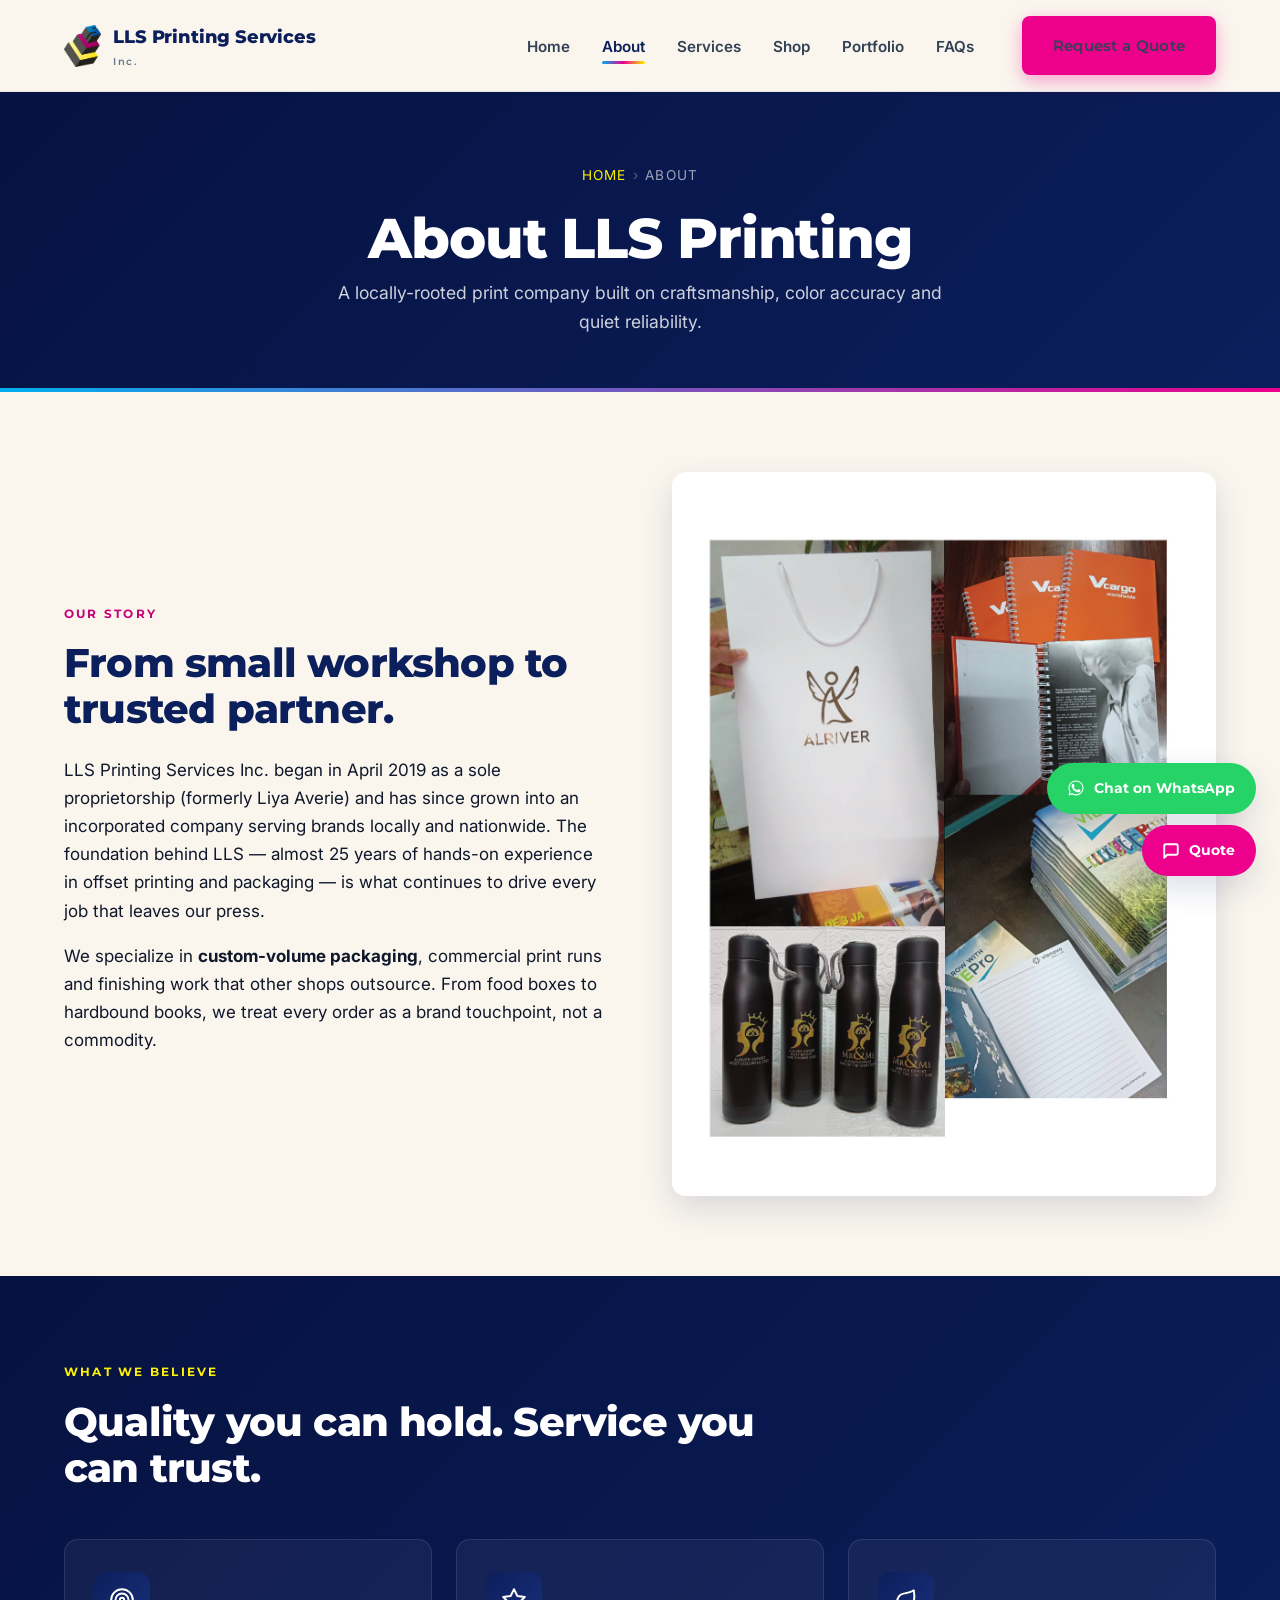
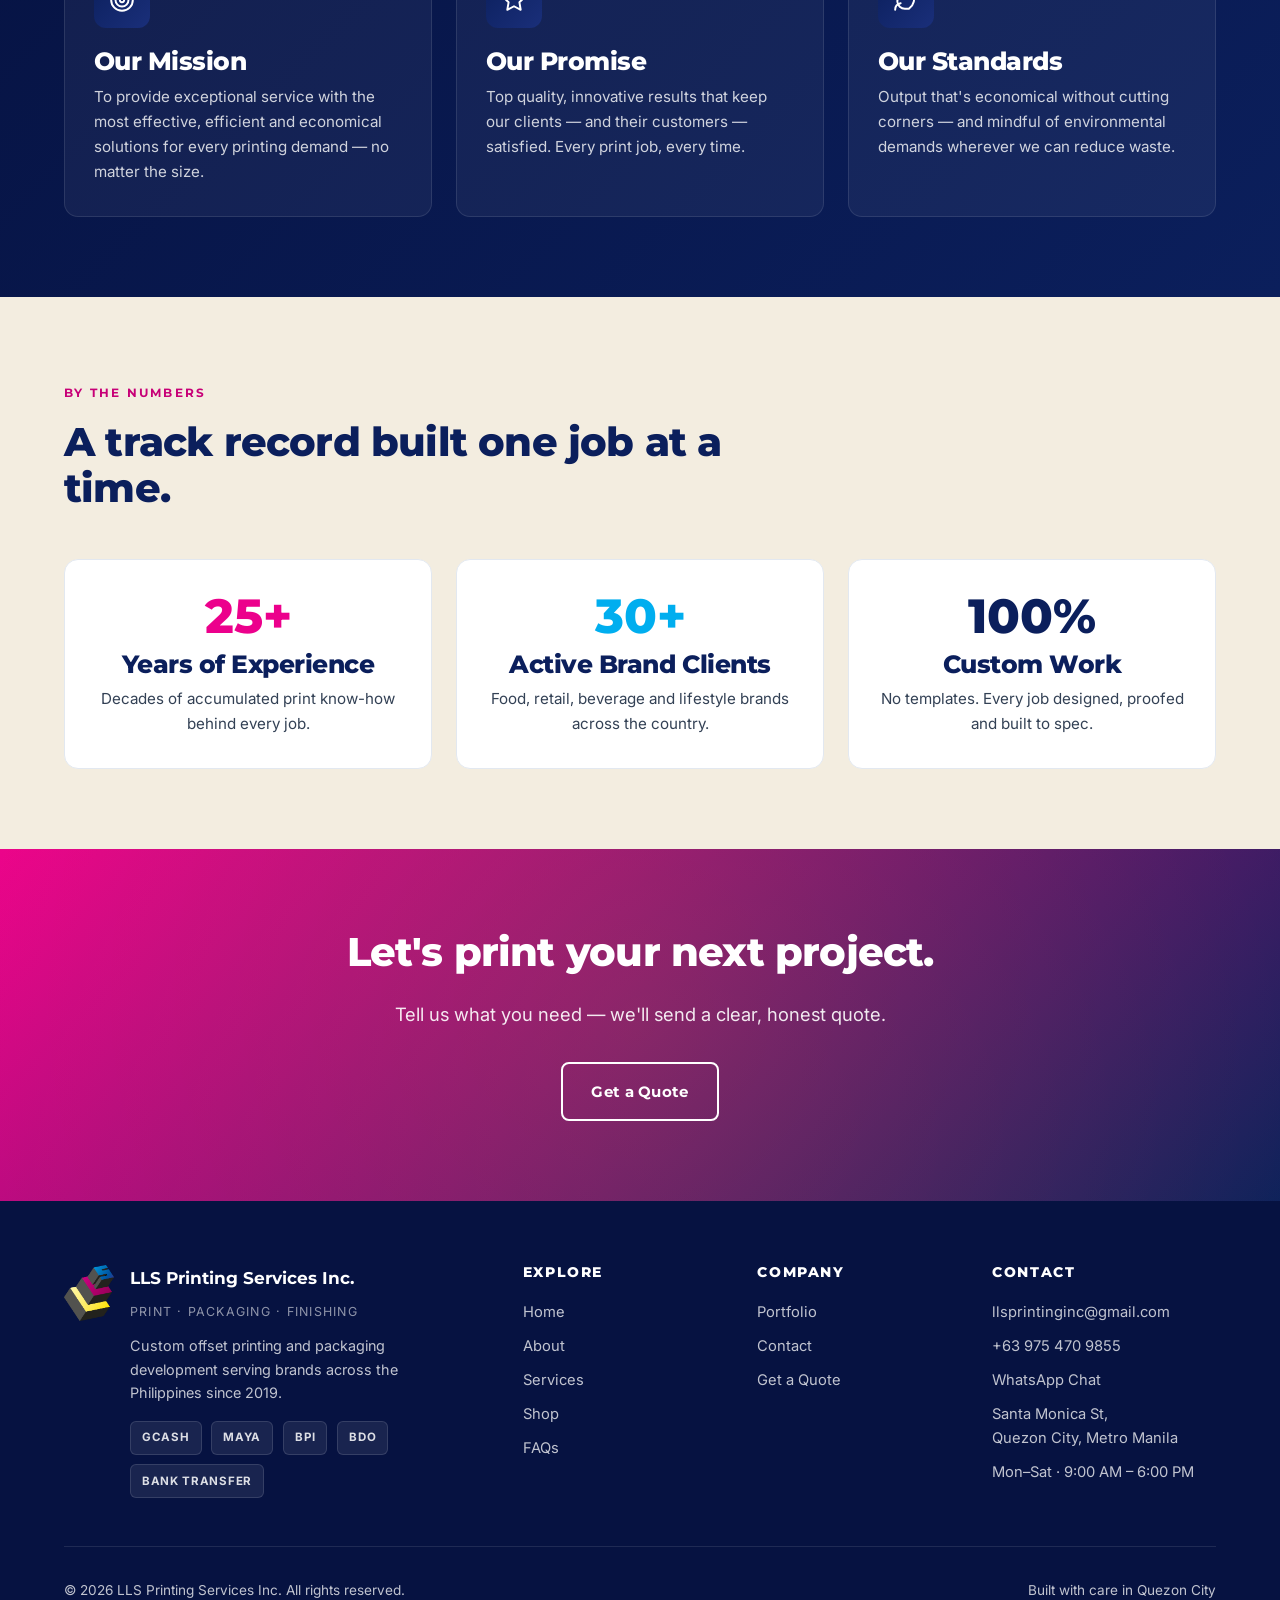
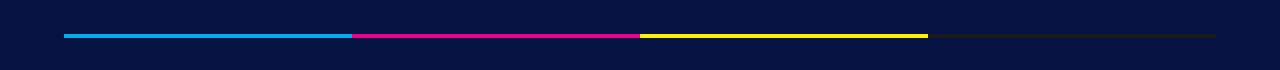
==== commit 7382cf26: "Major update: PDF source images + new components + content fixes Content: - Real testimonial names (" ====
--- a/about.html
+++ b/about.html
@@ -49,7 +49,7 @@
       <p>We specialize in <strong>custom-volume packaging</strong>, commercial print runs and finishing work that other shops outsource. From food boxes to hardbound books, we treat every order as a brand touchpoint, not a commodity.</p>
     </div>
     <div class="reveal-right">
-      <img loading="lazy" src="assets/img/projects/p7.jpg" alt="LLS print samples"  srcset="assets/img/projects/p7.jpg 1x, assets/img/projects/2x/p7.png 2x"/>
+      <img loading="lazy" src="assets/img/projects/p7.jpg" alt="LLS print samples"  srcset="assets/img/projects/p7.jpg 1x, assets/img/projects/2x/p7.jpg 2x"/>
     </div>
   </div>
 </section>
--- a/assets/css/style.css
+++ b/assets/css/style.css
@@ -1040,6 +1040,8 @@
   -webkit-backdrop-filter: blur(8px);
 }
 .lightbox.open { display: flex; animation: lb-in 0.3s ease; }
+.lightbox:not(.has-sidebar) .lightbox-content { grid-template-columns: 1fr; max-width: none; }
+.lightbox:not(.has-sidebar) .lightbox-sidebar { display: none !important; }
 @keyframes lb-in {
   from { opacity: 0; }
   to { opacity: 1; }
@@ -1760,3 +1762,358 @@
   .footer-grid-v2 { grid-template-columns: 1fr; }
   .contact-form, .contact-info { padding: 1.8rem; }
 }
+/* ===== B2B Fulfillment Timeline ===== */
+.timeline { position: relative; padding: 2rem 0; }
+.timeline-row {
+  display: grid;
+  grid-template-columns: repeat(4, 1fr);
+  gap: 1.5rem;
+  position: relative;
+}
+.timeline-row::before {
+  content: '';
+  position: absolute;
+  top: 32px; left: 12.5%; right: 12.5%;
+  height: 3px;
+  background: linear-gradient(90deg, var(--cyan), var(--magenta), var(--yellow));
+  opacity: 0.3;
+  z-index: 0;
+}
+.timeline-step {
+  position: relative;
+  text-align: center;
+  background: var(--cream);
+  padding: 0 0.5rem;
+  z-index: 1;
+}
+.timeline-num {
+  width: 64px; height: 64px;
+  border-radius: 50%;
+  background: var(--navy);
+  color: var(--white);
+  font-family: var(--font-display);
+  font-weight: 800;
+  font-size: 1.4rem;
+  display: flex;
+  align-items: center;
+  justify-content: center;
+  margin: 0 auto 1rem;
+  border: 4px solid var(--cream);
+  box-shadow: 0 4px 14px rgba(11, 31, 92, 0.18);
+  transition: all var(--spring);
+}
+.timeline-step:hover .timeline-num {
+  transform: scale(1.08) rotate(-5deg);
+  background: var(--magenta);
+}
+.timeline-step h4 {
+  font-family: var(--font-display);
+  font-size: 1.05rem;
+  color: var(--navy);
+  margin: 0 0 0.5rem;
+}
+.timeline-step p {
+  font-size: 0.88rem;
+  color: var(--gray-700);
+  margin: 0;
+  line-height: 1.55;
+}
+@media (max-width: 760px) {
+  .timeline-row { grid-template-columns: 1fr; gap: 0; }
+  .timeline-row::before {
+    top: 0; bottom: 0;
+    left: 32px; right: auto;
+    width: 3px; height: auto;
+    background: linear-gradient(180deg, var(--cyan), var(--magenta), var(--yellow));
+  }
+  .timeline-step {
+    display: grid;
+    grid-template-columns: 64px 1fr;
+    gap: 1.2rem;
+    text-align: left;
+    padding: 1rem 0;
+    align-items: flex-start;
+  }
+  .timeline-num { margin: 0; }
+  .timeline-step > div { padding-top: 0.4rem; }
+}
+
+/* ===== Material Explorer ===== */
+.materials-grid {
+  display: grid;
+  grid-template-columns: repeat(auto-fit, minmax(260px, 1fr));
+  gap: 1.5rem;
+}
+.material-card {
+  background: var(--white);
+  border-radius: var(--radius);
+  border: 1px solid rgba(11,31,92,0.08);
+  padding: 1.6rem;
+  display: flex;
+  flex-direction: column;
+  transition: all var(--transition);
+  position: relative;
+  overflow: hidden;
+}
+.material-card::before {
+  content: '';
+  position: absolute;
+  top: 0; left: 0; right: 0;
+  height: 5px;
+  background: var(--accent, var(--navy));
+}
+.material-card:hover { transform: translateY(-4px); box-shadow: var(--shadow-lg); }
+.material-card.art { --accent: linear-gradient(90deg, var(--cyan), var(--magenta)); }
+.material-card.kraft { --accent: #92522e; }
+.material-card.linen { --accent: linear-gradient(90deg, var(--yellow), var(--magenta)); }
+.material-card.corrugated { --accent: #c2710c; }
+.material-card h4 {
+  font-family: var(--font-display);
+  font-size: 1.2rem;
+  margin: 0.4rem 0 1rem;
+  color: var(--navy);
+}
+.material-meta { display: flex; flex-wrap: wrap; gap: 0.5rem; margin-bottom: 1.1rem; }
+.material-meta .gsm,
+.material-meta .finish {
+  display: inline-flex;
+  align-items: center;
+  font-family: var(--font-display);
+  font-size: 0.7rem;
+  font-weight: 800;
+  letter-spacing: 0.08em;
+  text-transform: uppercase;
+  padding: 0.4rem 0.7rem;
+  border-radius: 50px;
+}
+.material-meta .gsm { background: var(--navy); color: var(--white); }
+.material-meta .finish { background: rgba(11,31,92,0.08); color: var(--navy); }
+.material-card .use-for {
+  font-size: 0.8rem;
+  font-family: var(--font-display);
+  font-weight: 700;
+  letter-spacing: 0.1em;
+  text-transform: uppercase;
+  color: var(--gray-500);
+  margin-bottom: 0.5rem;
+}
+.material-card ul { list-style: none; padding: 0; margin: 0; }
+.material-card li {
+  padding: 0.4rem 0;
+  border-bottom: 1px dashed var(--gray-200);
+  font-size: 0.9rem;
+  color: var(--gray-700);
+  display: flex;
+  align-items: center;
+  gap: 0.5rem;
+}
+.material-card li:last-child { border-bottom: 0; }
+.material-card li::before {
+  content: '';
+  width: 6px; height: 6px;
+  border-radius: 50%;
+  background: var(--magenta);
+  flex-shrink: 0;
+}
+
+/* ===== Dieline Guide ===== */
+.dieline-guide {
+  display: grid;
+  grid-template-columns: 1fr 1.1fr;
+  gap: 3rem;
+  align-items: center;
+  background: var(--white);
+  border-radius: var(--radius);
+  padding: 2.5rem;
+  box-shadow: var(--shadow-sm);
+  border: 1px solid rgba(11,31,92,0.06);
+}
+.dieline-visual {
+  position: relative;
+  aspect-ratio: 1;
+  max-width: 360px;
+  margin: 0 auto;
+  width: 100%;
+}
+.dl-layer {
+  position: absolute;
+  border-radius: 6px;
+  display: flex;
+  align-items: flex-start;
+  justify-content: flex-start;
+  padding: 0.4rem 0.7rem;
+  font-family: var(--font-display);
+  font-size: 0.7rem;
+  font-weight: 800;
+  letter-spacing: 0.08em;
+  text-transform: uppercase;
+}
+.dl-bleed {
+  inset: 0;
+  background: rgba(236, 0, 140, 0.1);
+  border: 2px dashed var(--magenta);
+  color: var(--magenta-text);
+}
+.dl-trim {
+  inset: 12%;
+  background: rgba(11, 31, 92, 0.05);
+  border: 2px solid var(--navy);
+  color: var(--navy);
+}
+.dl-safe {
+  inset: 24%;
+  background: rgba(0, 174, 239, 0.1);
+  border: 2px dashed var(--cyan);
+  color: var(--cyan);
+}
+.dl-content {
+  position: absolute;
+  inset: 32%;
+  background: var(--cream-deep);
+  border-radius: 4px;
+  display: flex;
+  align-items: center;
+  justify-content: center;
+  color: var(--gray-500);
+  font-family: var(--font-display);
+  font-size: 0.7rem;
+  letter-spacing: 0.1em;
+  text-transform: uppercase;
+  text-align: center;
+}
+.dl-info ul { list-style: none; padding: 0; margin: 1.4rem 0; }
+.dl-info li {
+  display: grid;
+  grid-template-columns: 24px 1fr;
+  gap: 0.8rem;
+  padding: 0.7rem 0;
+  border-bottom: 1px solid var(--gray-200);
+  font-size: 0.92rem;
+}
+.dl-info li:last-child { border-bottom: 0; }
+.dl-info .swatch {
+  width: 18px; height: 18px;
+  border-radius: 4px;
+  margin-top: 2px;
+}
+.dl-info .sw-bleed { border: 2px dashed var(--magenta); background: rgba(236,0,140,0.1); }
+.dl-info .sw-trim { border: 2px solid var(--navy); background: rgba(11,31,92,0.05); }
+.dl-info .sw-safe { border: 2px dashed var(--cyan); background: rgba(0,174,239,0.1); }
+.dl-info strong { display: block; color: var(--navy); font-family: var(--font-display); font-size: 0.85rem; margin-bottom: 0.15rem; }
+.dl-info span { color: var(--gray-700); font-size: 0.85rem; }
+.dl-downloads {
+  display: flex;
+  flex-direction: column;
+  gap: 0.6rem;
+  margin-top: 1.4rem;
+}
+.dl-download {
+  display: flex;
+  align-items: center;
+  gap: 0.8rem;
+  padding: 0.85rem 1.1rem;
+  background: var(--cream-deep);
+  border-radius: var(--radius-sm);
+  border: 1px solid rgba(11,31,92,0.08);
+  font-family: var(--font-display);
+  font-weight: 700;
+  font-size: 0.88rem;
+  color: var(--navy);
+  text-decoration: none;
+  transition: all var(--transition);
+  cursor: pointer;
+}
+.dl-download:hover {
+  background: var(--navy);
+  color: var(--white);
+  transform: translateX(4px);
+}
+.dl-download .icon-svg { width: 18px; height: 18px; flex-shrink: 0; }
+.dl-download small {
+  margin-left: auto;
+  font-family: var(--font-body);
+  font-weight: 600;
+  font-size: 0.75rem;
+  color: var(--gray-500);
+}
+.dl-download:hover small { color: rgba(255,255,255,0.7); }
+@media (max-width: 860px) {
+  .dieline-guide { grid-template-columns: 1fr; padding: 1.8rem; }
+}
+
+/* ===== Lightbox spec sidebar ===== */
+.lightbox-content {
+  display: grid;
+  grid-template-columns: 1fr 320px;
+  gap: 1.5rem;
+  max-width: 1200px;
+  width: 100%;
+  max-height: 88vh;
+}
+.lightbox-image-wrap {
+  display: flex;
+  align-items: center;
+  justify-content: center;
+}
+.lightbox-image-wrap img {
+  max-width: 100%;
+  max-height: 88vh;
+  border-radius: var(--radius-sm);
+  box-shadow: var(--shadow-xl);
+}
+.lightbox-sidebar {
+  background: var(--cream);
+  border-radius: var(--radius);
+  padding: 1.6rem;
+  overflow-y: auto;
+  max-height: 88vh;
+}
+.lightbox-sidebar h4 {
+  font-family: var(--font-display);
+  font-size: 1.1rem;
+  margin: 0 0 0.4rem;
+  color: var(--navy);
+}
+.lightbox-sidebar .client {
+  font-size: 0.78rem;
+  font-family: var(--font-display);
+  font-weight: 700;
+  letter-spacing: 0.12em;
+  text-transform: uppercase;
+  color: var(--magenta-text);
+  margin-bottom: 1.2rem;
+  display: block;
+}
+.lightbox-sidebar dl {
+  margin: 0;
+  display: grid;
+  grid-template-columns: auto 1fr;
+  gap: 0.6rem 1rem;
+}
+.lightbox-sidebar dt {
+  font-size: 0.75rem;
+  font-family: var(--font-display);
+  font-weight: 700;
+  letter-spacing: 0.08em;
+  text-transform: uppercase;
+  color: var(--gray-500);
+  padding-top: 0.3rem;
+  border-top: 1px solid var(--gray-200);
+}
+.lightbox-sidebar dd {
+  margin: 0;
+  font-size: 0.92rem;
+  color: var(--gray-900);
+  padding-top: 0.3rem;
+  border-top: 1px solid var(--gray-200);
+}
+.lightbox-sidebar dt:first-of-type,
+.lightbox-sidebar dd:first-of-type {
+  border-top: 0;
+  padding-top: 0;
+}
+@media (max-width: 860px) {
+  .lightbox-content { grid-template-columns: 1fr; max-height: 90vh; overflow-y: auto; }
+  .lightbox-image-wrap img { max-height: 60vh; }
+  .lightbox-sidebar { max-height: none; }
+}
